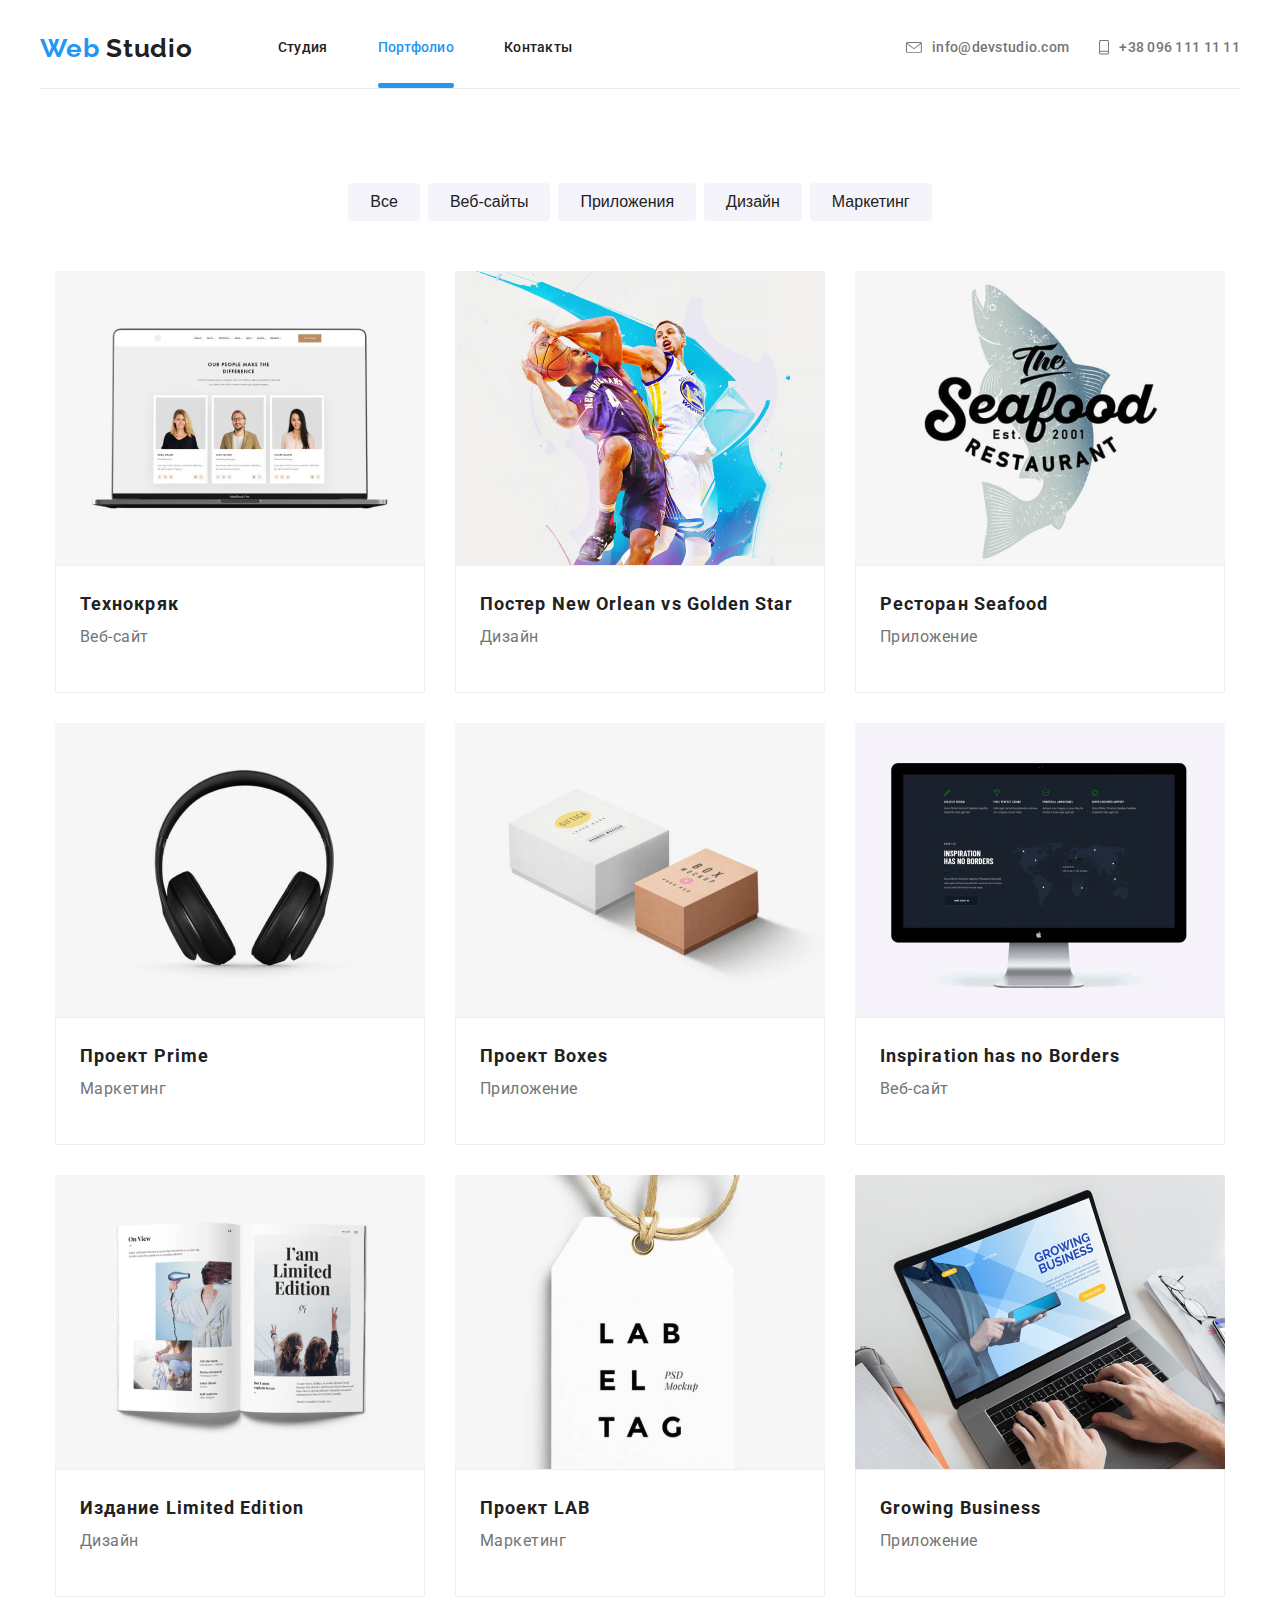
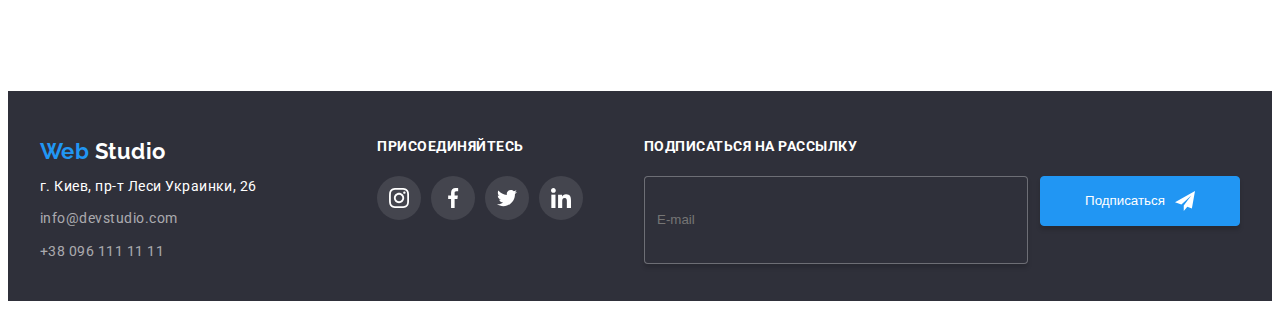
==== portfolio.html @ e30a29f8 "Clone repo 7" ====
<!DOCTYPE html>
<html lang="ru">
  <head>
    <meta charset="UTF-8" />
    <meta name="viewport" content="width=device-width, initial-scale=1.0" />
    <title>Document</title>
    <link
      href="https://fonts.googleapis.com/css2?family=Raleway:wght@700&family=Roboto:wght@400;500;700;900&display=swap"
      rel="stylesheet"
    />
    <link
      rel="stylesheet"
      href="https://cdnjs.cloudflare.com/ajax/libs/modern-normalize/0.6.0/modern-normalize.min.css"
      integrity="sha256-a9JO7L1jGkja9va1xGMWEJspCfU/b9Vn5u/O5MdnKhw="
      crossorigin="anonymous"
    />
    <link rel="stylesheet" href="./css/portfolio.min.css" />
  </head>

  <body>
    <!-- Шапка -->

    <header class="page-header container">
      <div class="page-header__content">
        <nav class="page-header__nav">
          <a href="./index.html" class="page-header__logo"
            >Web
            <span class="page-header__logo page-header__logo--color"
              >Studio</span
            ></a
          >
          <ul class="menu-nav list">
            <li class="menu-nav__item">
              <a href="./index.html" class="menu-nav__link">Студия</a>
            </li>
            <li class="menu-nav__item">
              <a
                href="./portfolio.html"
                class="menu-nav__link menu-nav__link--current"
                >Портфолио</a
              >
            </li>
            <li class="menu-nav__item">
              <a href="" class="menu-nav__link">Контакты</a>
            </li>
          </ul>
          <ul class="contact-nav list">
            <li class="contact-nav__item">
              <a href="mailto:info@devstudio.com" class="contact-nav__link">
                <svg class="svg-list">
                  <use href="./images/sprite.svg#icon-list"></use>
                </svg>
                <!-- <img
                      src="./images/list.svg"
                      alt="Письмо"
                      class="contact-nav__icon"
                    /> -->
                info@devstudio.com</a
              >
            </li>
            <li class="contact-nav__item">
              <a href="tel:+380961111111" class="contact-nav__link">
                <svg class="svg-phone">
                  <use href="./images/sprite.svg#icon-phone"></use>
                </svg>
                <!-- <img
                      src="./images/phone.svg"
                      alt="Телефон"
                      class="contact-nav__icon"
                    /> -->
                +38 096 111 11 11</a
              >
            </li>
          </ul>
        </nav>
      </div>
    </header>

    <!-- Блок эффективные решения -->
    <main class="container">
      <ul class="option list">
        <li class="option__item">
          <button type="button" class="option__button">Все</button>
        </li>
        <li class="option__item">
          <button type="button" class="option__button">Веб-сайты</button>
        </li>
        <li class="option__item">
          <button type="button" class="option__button">Приложения</button>
        </li>
        <li class="option__item">
          <button type="button" class="option__button">Дизайн</button>
        </li>
        <li class="option__item">
          <button type="button" class="option__button">Маркетинг</button>
        </li>
      </ul>

      <ul class="card-set list">
        <li class="card-set__item">
          <a href="" class="card-set__link link">
            <div class="card-set__img">
              <img
                src="./images/img.jpg"
                alt=""
                width="370"
                class="card-set__image"
              />
              <div class="card-set__p">
                <p class="filter-about">
                  Технокряк это современная площадка распространения
                  коронавируса. Компании используют эту платформу для цифрового
                  шпионажа и атак на защищённые сервера конкурентов.
                </p>
              </div>
            </div>

            <div class="card-set__tabs">
              <h3 class="card-set__title">Технокряк</h3>
              <p class="card-set__text">Веб-сайт</p>
            </div>
          </a>
        </li>
        <li class="card-set__item">
          <a href="" class="card-set__link link">
            <div class="card-set__img">
              <img
                src="./images/img2.jpg"
                alt=""
                width="370"
                class="card-set__image"
              />
              <div class="card-set__p">
                <p class="filter-about">
                  Технокряк это современная площадка распространения
                  коронавируса. Компании используют эту платформу для цифрового
                  шпионажа и атак на защищённые сервера конкурентов.
                </p>
              </div>
            </div>

            <div class="card-set__tabs">
              <h3 class="card-set__title">Постер New Orlean vs Golden Star</h3>
              <p class="card-set__text">Дизайн</p>
            </div>
          </a>
        </li>
        <li class="card-set__item">
          <a href="" class="card-set__link link">
            <div class="card-set__img">
              <img
                src="./images/img3.jpg"
                alt=""
                width="370"
                class="card-set__image"
              />
              <div class="card-set__p">
                <p class="filter-about">
                  Технокряк это современная площадка распространения
                  коронавируса. Компании используют эту платформу для цифрового
                  шпионажа и атак на защищённые сервера конкурентов.
                </p>
              </div>
            </div>
            <div class="card-set__tabs">
              <h3 class="card-set__title">Ресторан Seafood</h3>
              <p class="card-set__text">Приложение</p>
            </div>
          </a>
        </li>
        <li class="card-set__item">
          <a href="" class="card-set__link link">
            <div class="card-set__img">
              <img
                src="./images/img4.jpg"
                alt=""
                width="370"
                class="card-set__image"
              />
              <div class="card-set__p">
                <p class="filter-about">
                  Технокряк это современная площадка распространения
                  коронавируса. Компании используют эту платформу для цифрового
                  шпионажа и атак на защищённые сервера конкурентов.
                </p>
              </div>
            </div>
            <div class="card-set__tabs">
              <h3 class="card-set__title">Проект Prime</h3>
              <p class="card-set__text">Маркетинг</p>
            </div>
          </a>
        </li>
        <li class="card-set__item">
          <a href="" class="card-set__link link">
            <div class="card-set__img">
              <img
                src="./images/img5.jpg"
                alt=""
                width="370"
                class="card-set__image"
              />
              <div class="card-set__p">
                <p class="filter-about">
                  Технокряк это современная площадка распространения
                  коронавируса. Компании используют эту платформу для цифрового
                  шпионажа и атак на защищённые сервера конкурентов.
                </p>
              </div>
            </div>
            <div class="card-set__tabs">
              <h3 class="card-set__title">Проект Boxes</h3>
              <p class="card-set__text">Приложение</p>
            </div>
          </a>
        </li>
        <li class="card-set__item">
          <a href="" class="card-set__link link">
            <div class="card-set__img">
              <img
                src="./images/img6.jpg"
                alt=""
                width="370"
                class="card-set__image"
              />
              <div class="card-set__p">
                <p class="filter-about">
                  Технокряк это современная площадка распространения
                  коронавируса. Компании используют эту платформу для цифрового
                  шпионажа и атак на защищённые сервера конкурентов.
                </p>
              </div>
            </div>
            <div class="card-set__tabs">
              <h3 class="card-set__title">Inspiration has no Borders</h3>
              <p class="card-set__text">Веб-сайт</p>
            </div>
          </a>
        </li>
        <li class="card-set__item">
          <a href="" class="card-set__link link">
            <div class="card-set__img">
              <img
                src="./images/img7.jpg"
                alt=""
                width="370"
                class="card-set__image"
              />
              <div class="card-set__p">
                <p class="filter-about">
                  Технокряк это современная площадка распространения
                  коронавируса. Компании используют эту платформу для цифрового
                  шпионажа и атак на защищённые сервера конкурентов.
                </p>
              </div>
            </div>
            <div class="card-set__tabs">
              <h3 class="card-set__title">Издание Limited Edition</h3>
              <p class="card-set__text">Дизайн</p>
            </div>
          </a>
        </li>
        <li class="card-set__item">
          <a href="" class="card-set__link link">
            <div class="card-set__img">
              <img
                src="./images/img8.jpg"
                alt=""
                width="370"
                class="card-set__image"
              />
              <div class="card-set__p">
                <p class="filter-about">
                  Технокряк это современная площадка распространения
                  коронавируса. Компании используют эту платформу для цифрового
                  шпионажа и атак на защищённые сервера конкурентов.
                </p>
              </div>
            </div>
            <div class="card-set__tabs">
              <h3 class="card-set__title">Проект LAB</h3>
              <p class="card-set__text">Маркетинг</p>
            </div>
          </a>
        </li>
        <li class="card-set__item">
          <a href="" class="card-set__link link">
            <div class="card-set__img">
              <img
                src="./images/img9.jpg"
                alt=""
                width="370"
                class="card-set__image"
              />
              <div class="card-set__p">
                <p class="filter-about">
                  Технокряк это современная площадка распространения
                  коронавируса. Компании используют эту платформу для цифрового
                  шпионажа и атак на защищённые сервера конкурентов.
                </p>
              </div>
            </div>
            <div class="card-set__tabs">
              <h3 class="card-set__title">Growing Business</h3>
              <p class="card-set__text">Приложение</p>
            </div>
          </a>
        </li>
      </ul>
    </main>

    <!-- Футер -->

    <footer class="page-footer">
      <div class="page-footer__content container">
        <section>
          <h2 class="visually-hidden">Футер</h2>
          <a href="./index.html" class="page-footer__logo"
            >Web <span class="page-footer__logo--color">Studio</span></a
          >
          <ul class="page-footer__home list">
            <li class="page-footer__item">
              <p class="page-footer__text">г. Киев, пр-т Леси Украинки, 26</p>
            </li>
            <li class="page-footer__item">
              <a href="mailto:info@devstudio.com" class="page-footer__link"
                >info@devstudio.com</a
              >
            </li>
            <li class="page-footer__item">
              <a href="tel:+380961111111" class="page-footer__link"
                >+38 096 111 11 11</a
              >
            </li>
          </ul>
        </section>

        <section class="join">
          <h3 class="join__title">присоединяйтесь</h3>
          <ul class="join__social list">
            <li class="join__item">
              <a href="" class="join__link">
                <svg class="svg-insta">
                  <use href="./images/sprite.svg#icon-insta"></use>
                </svg>

                <!-- <img
                                                                      src="./images/insta.svg"
                                                                      alt="Инстаграмм"
                                                                      class="social__icon"
                                                                  /> -->
              </a>
            </li>
            <li class="join__item">
              <a href="" class="join__link">
                <svg class="svg-faceb">
                  <use href="./images/sprite.svg#icon-faceb"></use>
                </svg>
                <!-- <img
                                                                      src="./images/fb.svg"
                                                                      alt="Фейсбук"
                                                                      class="social__icon"
                                                                  /> -->
              </a>
            </li>
            <li class="join__item">
              <a href="" class="join__link">
                <svg class="svg-twit">
                  <use href="./images/sprite.svg#icon-twit"></use>
                </svg>
                <!-- <img
                                                                      src="./images/tw.svg"
                                                                      alt="Твиттер"
                                                                      class="social__icon"
                                                                  /> -->
              </a>
            </li>
            <li class="join__item">
              <a href="" class="join__link">
                <svg class="svg-linked">
                  <use href="./images/sprite.svg#icon-linked"></use>
                </svg>
                <!-- <img
                                                                      src="./images/in.svg"
                                                                      alt="Линкедин"
                                                                      class="social__icon"
                                                                  /> -->
              </a>
            </li>
          </ul>
        </section>

        <section class="subscribe-section">
          <h3 class="subscribe__title">подписаться на рассылку</h3>
          <div class="button-div">
            <input type="text" placeholder="E-mail" class="subscribe__input" />
            <button class="subscribe__button">
              Подписаться
              <svg class="svg-send">
                <use href="./images/sprite.svg#icon-send"></use>
              </svg>
            </button>
          </div>
          <!-- </div> -->
        </section>
      </div>
    </footer>
  </body>
</html>
---- css/portfolio.min.css ----
body{color:#757575;font-family:"Roboto",sans-serif;letter-spacing:0.03em}img{display:block;max-width:100%;height:auto}.visually-hidden{position:absolute;width:1px;height:1px;margin:-1px;padding:0;overflow:hidden;border:0;clip:rect(0 0 0 0)}.list{list-style:none;padding:0px;margin:0px}.color{background-color:#f5f4fa}.link{text-decoration:none}.container{margin-left:auto;margin-right:auto;padding-left:15px;padding-right:15px;width:1200px}.page-header__nav{display:-webkit-box;display:-ms-flexbox;display:flex;-webkit-box-align:center;-ms-flex-align:center;align-items:center;border-bottom:1px solid #ececec}.page-header__logo{font-family:"Raleway",sans-serif;font-weight:bold;font-size:26px;line-height:1.19;letter-spacing:0.03em;text-decoration:none;display:inline-block;color:#2196f3}.page-header__logo--color{color:#212121}.menu-nav{display:-webkit-box;display:-ms-flexbox;display:flex;margin-left:85px}.menu-nav__item{margin-left:50px}.menu-nav__item:first-child{margin-left:0px}.menu-nav__link{display:block;padding-top:32px;padding-bottom:32px;color:#212121;font-weight:500;font-size:14px;line-height:1.14;letter-spacing:0.02em;text-decoration:none;-webkit-transition-duration:250ms;transition-duration:250ms;-webkit-transition-timing-function:cubic-bezier(0.42, 0, 0.58, 1);transition-timing-function:cubic-bezier(0.42, 0, 0.58, 1);position:relative}.menu-nav__link:hover,.menu-nav__link:focus{color:#2196f3;text-decoration:none}.menu-nav__link--current{color:#2196f3}.menu-nav__link::after{content:"";display:block;width:100%;height:5px;border-radius:2px;background-color:#2196f3;position:absolute;left:0px;bottom:0px;opacity:0;-webkit-transition-property:opacity;transition-property:opacity;-webkit-transition-duration:250ms;transition-duration:250ms;-webkit-transition-timing-function:cubic-bezier(0.42, 0, 0.58, 1);transition-timing-function:cubic-bezier(0.42, 0, 0.58, 1)}.menu-nav__link:hover::after{opacity:1}.menu-nav__link--current::after{opacity:1}.contact-nav{display:-webkit-box;display:-ms-flexbox;display:flex;margin-left:auto}.contact-nav__item{margin-left:30px}.contact-nav__item:first-child{margin-left:0px}.contact-nav__link{display:-webkit-box;display:-ms-flexbox;display:flex;-webkit-box-align:center;-ms-flex-align:center;align-items:center;color:#757575;font-weight:500;font-size:14px;line-height:1.14;letter-spacing:0.02em;text-decoration:none;padding-top:32px;padding-bottom:32px;-webkit-transition-duration:250ms;transition-duration:250ms;-webkit-transition-timing-function:cubic-bezier(0.42, 0, 0.58, 1);transition-timing-function:cubic-bezier(0.42, 0, 0.58, 1)}.contact-nav__link:hover,.contact-nav__link:focus{color:#2196f3}.svg-list{fill:currentColor;width:16px;height:11px;margin-right:10px}.svg-phone{fill:currentColor;width:10px;height:15px;margin-right:10px}.option{display:-webkit-box;display:-ms-flexbox;display:flex;-webkit-box-pack:center;-ms-flex-pack:center;justify-content:center;padding-top:94px;padding-bottom:50px}.option__item{margin-left:8px}.option__item:first-child{margin-left:0px}.option__button{color:#212121;background-color:#f5f4fa;font-weight:500;font-size:16px;line-height:1.62;text-align:center;border-radius:4px;border:none;padding:6px 22px;-webkit-transition-duration:250ms;transition-duration:250ms;-webkit-transition-timing-function:cubic-bezier(0.42, 0, 0.58, 1);transition-timing-function:cubic-bezier(0.42, 0, 0.58, 1)}.option__button:hover,.option__button:focus{background-color:#2196f3;color:#fff;-webkit-box-shadow:0px 2px 2px rgba(0,0,0,0.12),0px 1px 2px rgba(0,0,0,0.08),0px 3px 1px rgba(0,0,0,0.1);box-shadow:0px 2px 2px rgba(0,0,0,0.12),0px 1px 2px rgba(0,0,0,0.08),0px 3px 1px rgba(0,0,0,0.1)}.card-set{display:-webkit-box;display:-ms-flexbox;display:flex;-ms-flex-wrap:wrap;flex-wrap:wrap;-webkit-box-pack:center;-ms-flex-pack:center;justify-content:center;padding-bottom:94px}.card-set__item{width:370px;margin-right:30px;margin-bottom:30px;-webkit-transition:-webkit-box-shadow 250ms cubic-bezier(0.42, 0, 0.58, 1);transition:-webkit-box-shadow 250ms cubic-bezier(0.42, 0, 0.58, 1);transition:box-shadow 250ms cubic-bezier(0.42, 0, 0.58, 1);transition:box-shadow 250ms cubic-bezier(0.42, 0, 0.58, 1), -webkit-box-shadow 250ms cubic-bezier(0.42, 0, 0.58, 1)}.card-set__item:hover{-webkit-box-shadow:1px 4px 6px rgba(0,0,0,0.16),0px 4px 4px rgba(0,0,0,0.06),0px 1px 1px rgba(0,0,0,0.12);box-shadow:1px 4px 6px rgba(0,0,0,0.16),0px 4px 4px rgba(0,0,0,0.06),0px 1px 1px rgba(0,0,0,0.12)}.card-set__item:nth-child(3n){margin-right:0px}.card-set__item:nth-last-child(-n+3){margin-bottom:0px}.card-set__img{position:relative;overflow:hidden}.card-set__p{position:absolute}.filter-about{color:#fff;padding:63px 24px;font-size:18px;line-height:1.56;margin:0px}.card-set__tabs{padding:20px 24px;border:1px solid #eee;-webkit-box-shadow:0px;box-shadow:0px}.card-set__p{bottom:0px;left:0px;width:100%;height:100%;background-color:rgba(33,150,243,0.9);-webkit-transform:translateY(100%);transform:translateY(100%);opacity:1;-webkit-transition:opacity 250ms cubic-bezier(0.42, 0, 0.58, 1),-webkit-transform 250ms cubic-bezier(0.42, 0, 0.58, 1),-webkit-box-shadow 250ms cubic-bezier(0.42, 0, 0.58, 1);transition:opacity 250ms cubic-bezier(0.42, 0, 0.58, 1),-webkit-transform 250ms cubic-bezier(0.42, 0, 0.58, 1),-webkit-box-shadow 250ms cubic-bezier(0.42, 0, 0.58, 1);transition:transform 250ms cubic-bezier(0.42, 0, 0.58, 1),opacity 250ms cubic-bezier(0.42, 0, 0.58, 1),box-shadow 250ms cubic-bezier(0.42, 0, 0.58, 1);transition:transform 250ms cubic-bezier(0.42, 0, 0.58, 1),opacity 250ms cubic-bezier(0.42, 0, 0.58, 1),box-shadow 250ms cubic-bezier(0.42, 0, 0.58, 1),-webkit-transform 250ms cubic-bezier(0.42, 0, 0.58, 1),-webkit-box-shadow 250ms cubic-bezier(0.42, 0, 0.58, 1)}.card-set__item:hover .card-set__p{-webkit-transform:translateY(0);transform:translateY(0);opacity:1;-webkit-box-shadow:1px 4px 6px rgba(0,0,0,0.16),0px 4px 4px rgba(0,0,0,0.06),0px 1px 1px rgba(0,0,0,0.12);box-shadow:1px 4px 6px rgba(0,0,0,0.16),0px 4px 4px rgba(0,0,0,0.06),0px 1px 1px rgba(0,0,0,0.12)}.card-set__title{color:#212121;font-weight:bold;font-size:18px;line-height:2;letter-spacing:0.06em;margin:0px}.card-set__text{color:#757575;font-size:16px;line-height:1.87;padding-bottom:20px;margin:0px}.page-footer{background-color:#2f303a}.page-footer__content{display:-webkit-box;display:-ms-flexbox;display:flex;-webkit-box-pack:justify;-ms-flex-pack:justify;justify-content:space-between;padding-top:48px;padding-bottom:28px}.page-footer__logo{display:block;font-family:Raleway, sans-serif;font-weight:bold;font-size:22px;line-height:1.18;text-decoration:none;margin:0px;padding-bottom:10px;color:#2196f3}.page-footer__logo--color{color:#fff}.page-footer__item{padding-bottom:9px}.page-footer__text{color:#fff;font-size:14px;line-height:1.71;margin:0px}.page-footer__link{color:rgba(255,255,255,0.6);font-size:14px;line-height:1.71;text-decoration:none;margin:0px;-webkit-transition-duration:250ms;transition-duration:250ms;-webkit-transition-timing-function:cubic-bezier(0.42, 0, 0.58, 1);transition-timing-function:cubic-bezier(0.42, 0, 0.58, 1)}.page-footer__link:hover,.page-footer__link:focus{color:#2196f3}.subscribe__title{color:#fff;font-weight:bold;font-size:14px;line-height:1.14;margin:0px;padding-bottom:21px;text-transform:uppercase}.subscribe__input{width:358px;height:50px;background-color:#2f303a;border:1px solid rgba(255,255,255,0.3);border-radius:4px;color:#fff}.subscribe__button{display:-webkit-box;display:-ms-flexbox;display:flex;-webkit-box-align:center;-ms-flex-align:center;align-items:center;-webkit-box-pack:center;-ms-flex-pack:center;justify-content:center;width:200px;height:50px;background-color:#2196f3;color:#fff;border-radius:4px;margin-left:12px;border:1px solid #2196f3;-webkit-box-shadow:0px 4px 4px rgba(0,0,0,0.15);box-shadow:0px 4px 4px rgba(0,0,0,0.15)}.subscribe__button--icon::after{content:"";width:20px;height:20px;background-image:url(../images/icon-send.svg);background-size:contain;margin-left:10px}.button-div{display:-webkit-box;display:-ms-flexbox;display:flex}.join__title{color:#fff;font-weight:bold;font-size:14px;line-height:1.14;margin:0px;padding-bottom:21px;text-transform:uppercase}.join__social{display:-webkit-box;display:-ms-flexbox;display:flex;-webkit-box-pack:justify;-ms-flex-pack:justify;justify-content:space-between;width:44px;height:44px;border-radius:50%;color:#afb1b8}.join__item{margin-left:10px}.join__item:first-child{margin-left:0px}.join__link{display:-webkit-box;display:-ms-flexbox;display:flex;-webkit-box-align:center;-ms-flex-align:center;align-items:center;-webkit-box-pack:center;-ms-flex-pack:center;justify-content:center;width:44px;height:44px;border-radius:50%;color:#fff;background-color:rgba(255,255,255,0.1);-webkit-transition-duration:250ms;transition-duration:250ms;-webkit-transition-timing-function:cubic-bezier(0.42, 0, 0.58, 1);transition-timing-function:cubic-bezier(0.42, 0, 0.58, 1)}.join__link:hover{color:#fff;background-color:#2196f3}.join__icon{min-width:20px;padding:12px;background-color:rgba(255,255,255,0.1)}.join__icon:hover{background-color:#2196f3}.svg-insta{fill:currentColor;width:20px;height:20px}.svg-faceb{fill:currentColor;width:20px;height:20px}.svg-twit{fill:currentColor;width:20px;height:20px}.svg-linked{fill:currentColor;width:20px;height:20px}.subscribe__title{color:#fff;font-weight:bold;font-size:14px;line-height:1.14;margin:0px;padding-bottom:21px;text-transform:uppercase}.subscribe__input{width:358px;height:50px;background-color:#2f303a;border:1px solid rgba(255,255,255,0.3);border-radius:4px;color:#fff}.subscribe__button{display:-webkit-box;display:-ms-flexbox;display:flex;-webkit-box-align:center;-ms-flex-align:center;align-items:center;-webkit-box-pack:center;-ms-flex-pack:center;justify-content:center;width:200px;height:50px;background-color:#2196f3;color:#fff;border-radius:4px;margin-left:12px;border:1px solid #2196f3;-webkit-box-shadow:0px 4px 4px rgba(0,0,0,0.15);box-shadow:0px 4px 4px rgba(0,0,0,0.15)}.subscribe__button--icon::after{content:"";width:20px;height:20px;background-image:url(../images/icon-send.svg);background-size:contain;margin-left:10px}.button-div{display:-webkit-box;display:-ms-flexbox;display:flex}.button-div input{margin:0;padding:18px 12px;border-radius:4px;-webkit-box-shadow:0px 4px 4px rgba(0,0,0,0.15);box-shadow:0px 4px 4px rgba(0,0,0,0.15)}.svg-send{fill:currentColor;width:20px;height:20px;margin-left:10px}
/*# sourceMappingURL=portfolio.min.css.map */
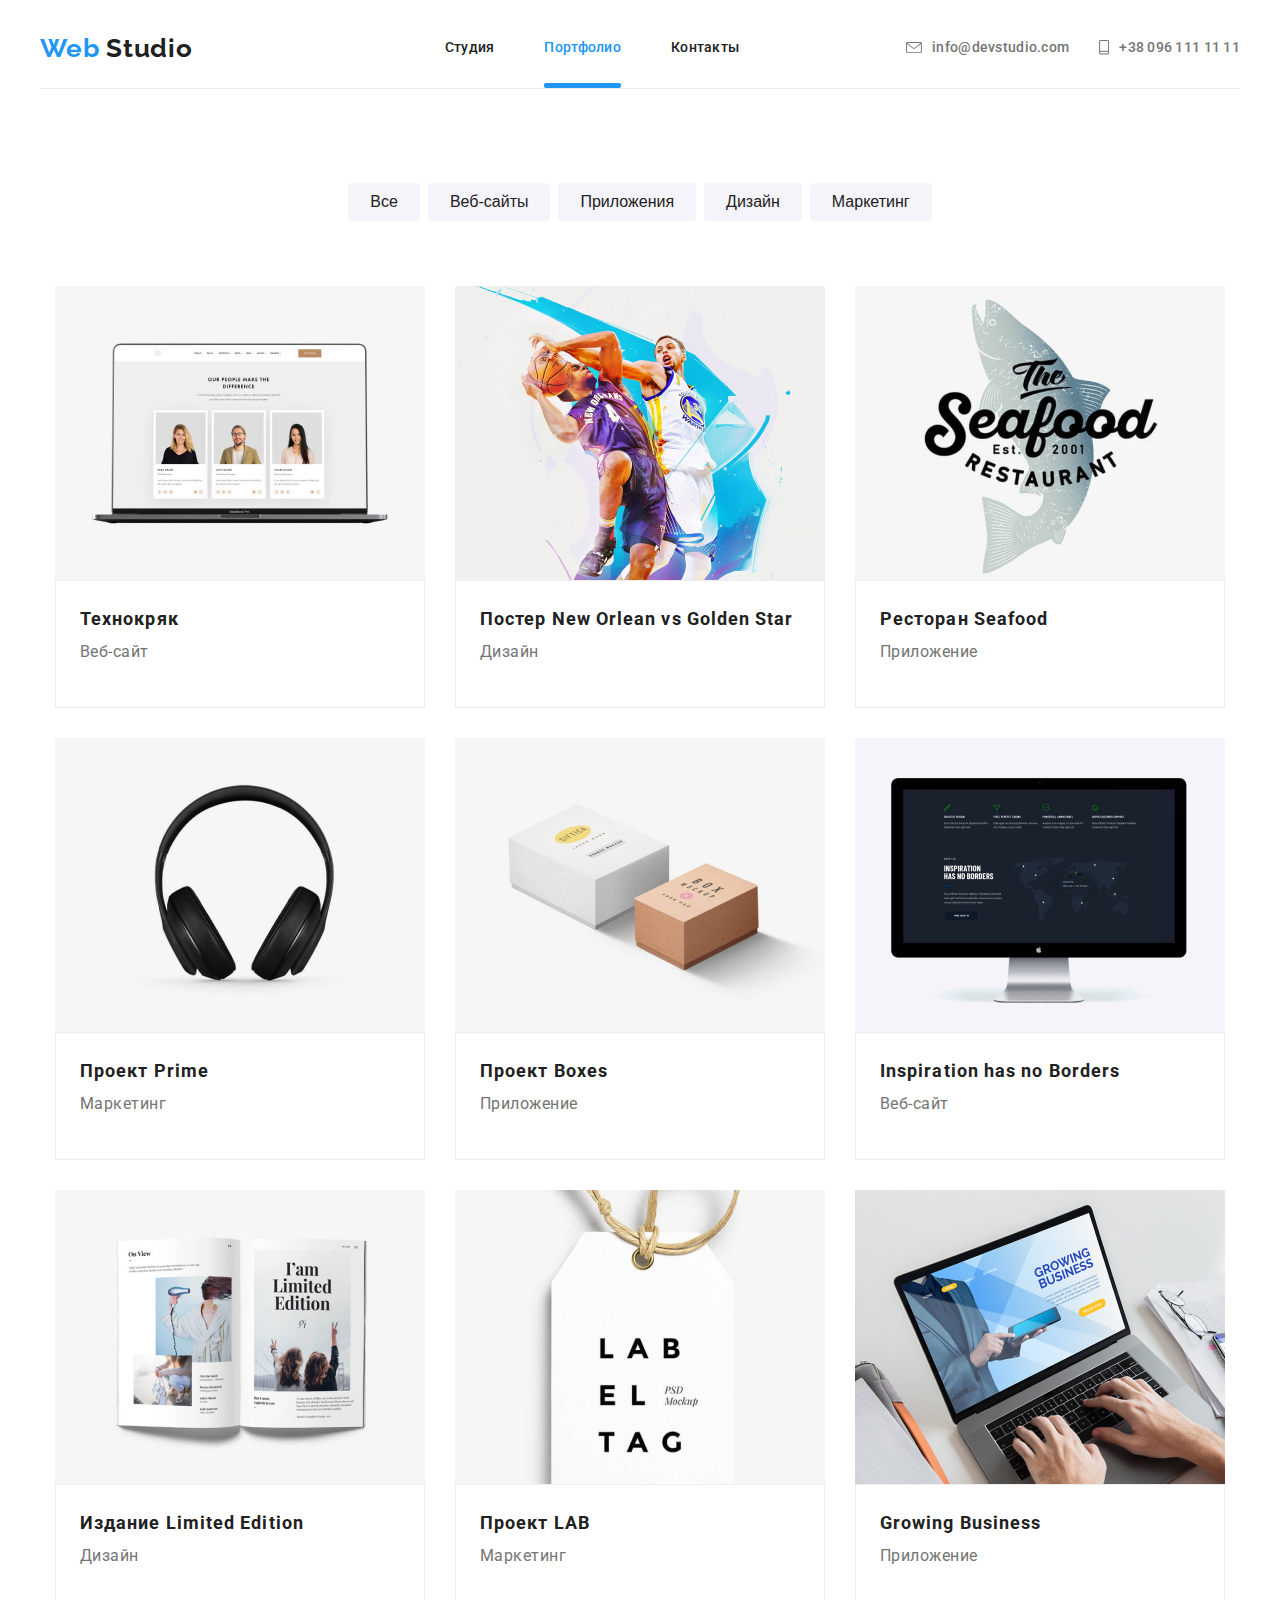
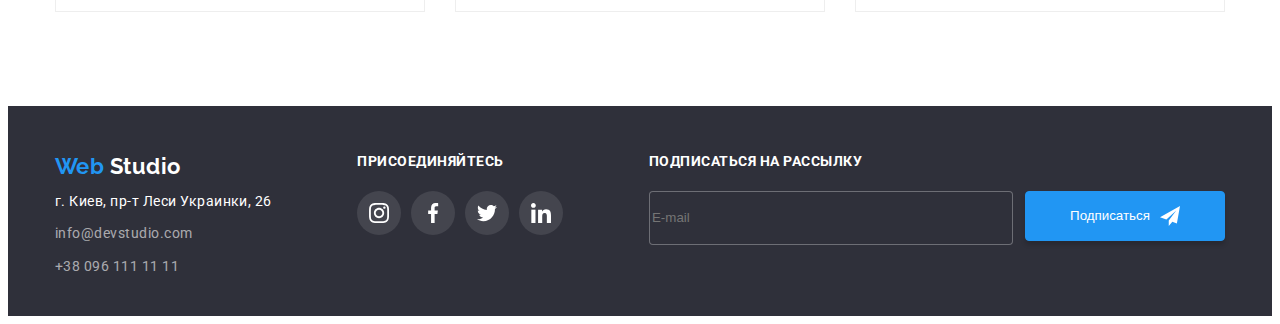
==== commit 2ced95dd: "Сделал Индекс.хтмл под телефон и планшет, начал делать Портфолио.хтмл" ====
--- a/portfolio.html
+++ b/portfolio.html
@@ -29,21 +29,78 @@
               >Studio</span
             ></a
           >
+
+<button type="button" class="menu-button" data-menu-button>
+            <svg width="24" height="24" aria-label="Мобильное меню" aria-controls="menu-container">
+                <use href="./images/sprite.svg#icon-menu" class="icon-menu"></use>
+                <use href="./images/sprite.svg#icon-close" class="icon-close"></use>
+            </svg>
+          </button>
+
+          <div class="menu-container" id="menu-container" data-menu>
+            <ul class="menu-nav list">
+              <li class="menu-nav__item">
+                <a
+                  href="./index.html"
+                  class="menu-nav__link menu-nav__link--current"
+                  >Студия
+                </a>
+              </li>
+              <li class="menu-nav__item">
+                <a href="./portfolio.html" class="menu-nav__link">Портфолио</a>
+              </li>
+              <li class="menu-nav__item">
+                <a href="" class="menu-nav__link">Контакты</a>
+              </li>
+            </ul>
+            <ul class="contact-nav list">
+              <li class="contact-nav__item">
+                <a href="mailto:info@devstudio.com" class="contact-nav__link">
+                  <svg class="svg-list">
+                    <use href="./images/sprite.svg#icon-list"></use>
+                  </svg>
+                  <!-- <img
+                    src="./images/list.svg"
+                    alt="Письмо"
+                    class="contact-nav__icon"
+                  /> -->
+                  info@devstudio.com</a
+                >
+              </li>
+              <li class="contact-nav__item">
+                <a href="tel:+380961111111" class="contact-nav__link">
+                  <svg class="svg-phone">
+                    <use href="./images/sprite.svg#icon-phone"></use>
+                  </svg>
+                  <!-- <img
+                    src="./images/phone.svg"
+                    alt="Телефон"
+                    class="contact-nav__icon"
+                  /> -->
+                  +38 096 111 11 11</a
+                >
+              </li>
+            </ul>
+          </div>
+
+         <div class="contact-main">
           <ul class="menu-nav list">
             <li class="menu-nav__item">
-              <a href="./index.html" class="menu-nav__link">Студия</a>
+              <a
+                href="./index.html"
+                class="menu-nav__link "
+                >Студия
+              </a>
             </li>
             <li class="menu-nav__item">
-              <a
-                href="./portfolio.html"
-                class="menu-nav__link menu-nav__link--current"
-                >Портфолио</a
-              >
+              <a href="./portfolio.html" class="menu-nav__link menu-nav__link--current">Портфолио</a>
             </li>
             <li class="menu-nav__item">
               <a href="" class="menu-nav__link">Контакты</a>
             </li>
           </ul>
+        </div>
+          <div class="contact-main">
           <ul class="contact-nav list">
             <li class="contact-nav__item">
               <a href="mailto:info@devstudio.com" class="contact-nav__link">
@@ -51,10 +108,10 @@
                   <use href="./images/sprite.svg#icon-list"></use>
                 </svg>
                 <!-- <img
-                      src="./images/list.svg"
-                      alt="Письмо"
-                      class="contact-nav__icon"
-                    /> -->
+                  src="./images/list.svg"
+                  alt="Письмо"
+                  class="contact-nav__icon"
+                /> -->
                 info@devstudio.com</a
               >
             </li>
@@ -64,14 +121,15 @@
                   <use href="./images/sprite.svg#icon-phone"></use>
                 </svg>
                 <!-- <img
-                      src="./images/phone.svg"
-                      alt="Телефон"
-                      class="contact-nav__icon"
-                    /> -->
+                  src="./images/phone.svg"
+                  alt="Телефон"
+                  class="contact-nav__icon"
+                /> -->
                 +38 096 111 11 11</a
               >
             </li>
           </ul>
+         </div>
         </nav>
       </div>
     </header>
@@ -313,7 +371,7 @@
 
     <footer class="page-footer">
       <div class="page-footer__content container">
-        <section>
+        <section class="page-footer__company">
           <h2 class="visually-hidden">Футер</h2>
           <a href="./index.html" class="page-footer__logo"
             >Web <span class="page-footer__logo--color">Studio</span></a
@@ -345,10 +403,10 @@
                 </svg>
 
                 <!-- <img
-                                                                      src="./images/insta.svg"
-                                                                      alt="Инстаграмм"
-                                                                      class="social__icon"
-                                                                  /> -->
+                                                                  src="./images/insta.svg"
+                                                                  alt="Инстаграмм"
+                                                                  class="social__icon"
+                                                              /> -->
               </a>
             </li>
             <li class="join__item">
@@ -357,10 +415,10 @@
                   <use href="./images/sprite.svg#icon-faceb"></use>
                 </svg>
                 <!-- <img
-                                                                      src="./images/fb.svg"
-                                                                      alt="Фейсбук"
-                                                                      class="social__icon"
-                                                                  /> -->
+                                                                  src="./images/fb.svg"
+                                                                  alt="Фейсбук"
+                                                                  class="social__icon"
+                                                              /> -->
               </a>
             </li>
             <li class="join__item">
@@ -369,10 +427,10 @@
                   <use href="./images/sprite.svg#icon-twit"></use>
                 </svg>
                 <!-- <img
-                                                                      src="./images/tw.svg"
-                                                                      alt="Твиттер"
-                                                                      class="social__icon"
-                                                                  /> -->
+                                                                  src="./images/tw.svg"
+                                                                  alt="Твиттер"
+                                                                  class="social__icon"
+                                                              /> -->
               </a>
             </li>
             <li class="join__item">
@@ -381,10 +439,10 @@
                   <use href="./images/sprite.svg#icon-linked"></use>
                 </svg>
                 <!-- <img
-                                                                      src="./images/in.svg"
-                                                                      alt="Линкедин"
-                                                                      class="social__icon"
-                                                                  /> -->
+                                                                  src="./images/in.svg"
+                                                                  alt="Линкедин"
+                                                                  class="social__icon"
+                                                              /> -->
               </a>
             </li>
           </ul>
@@ -392,18 +450,33 @@
 
         <section class="subscribe-section">
           <h3 class="subscribe__title">подписаться на рассылку</h3>
-          <div class="button-div">
-            <input type="text" placeholder="E-mail" class="subscribe__input" />
-            <button class="subscribe__button">
-              Подписаться
-              <svg class="svg-send">
-                <use href="./images/sprite.svg#icon-send"></use>
-              </svg>
-            </button>
-          </div>
+
+          <form class="js-speaker-form">
+            <div class="button-div-foot">
+              <!-- <label for="mail">подписаться на рассылку</label> -->
+              <input
+                type="email"
+                name="mail"
+                id="mail"
+                placeholder="E-mail"
+                class="subscribe__input"
+              />
+              <button class="subscribe__button">
+                Подписаться
+                <svg class="svg-send">
+                  <use href="./images/sprite.svg#icon-send"></use>
+                </svg>
+              </button>
+            </div>
+          </form>
+
           <!-- </div> -->
         </section>
       </div>
+
+      <!-- <div class="copyright container">
+        <p class="copyright__text">2020 | Developed by GoIT Students</p>
+      </div> -->
     </footer>
   </body>
 </html>
--- a/css/portfolio.min.css
+++ b/css/portfolio.min.css
@@ -1,2 +1,2 @@
-body{color:#757575;font-family:"Roboto",sans-serif;letter-spacing:0.03em}img{display:block;max-width:100%;height:auto}.visually-hidden{position:absolute;width:1px;height:1px;margin:-1px;padding:0;overflow:hidden;border:0;clip:rect(0 0 0 0)}.list{list-style:none;padding:0px;margin:0px}.color{background-color:#f5f4fa}.link{text-decoration:none}.container{margin-left:auto;margin-right:auto;padding-left:15px;padding-right:15px;width:1200px}.page-header__nav{display:-webkit-box;display:-ms-flexbox;display:flex;-webkit-box-align:center;-ms-flex-align:center;align-items:center;border-bottom:1px solid #ececec}.page-header__logo{font-family:"Raleway",sans-serif;font-weight:bold;font-size:26px;line-height:1.19;letter-spacing:0.03em;text-decoration:none;display:inline-block;color:#2196f3}.page-header__logo--color{color:#212121}.menu-nav{display:-webkit-box;display:-ms-flexbox;display:flex;margin-left:85px}.menu-nav__item{margin-left:50px}.menu-nav__item:first-child{margin-left:0px}.menu-nav__link{display:block;padding-top:32px;padding-bottom:32px;color:#212121;font-weight:500;font-size:14px;line-height:1.14;letter-spacing:0.02em;text-decoration:none;-webkit-transition-duration:250ms;transition-duration:250ms;-webkit-transition-timing-function:cubic-bezier(0.42, 0, 0.58, 1);transition-timing-function:cubic-bezier(0.42, 0, 0.58, 1);position:relative}.menu-nav__link:hover,.menu-nav__link:focus{color:#2196f3;text-decoration:none}.menu-nav__link--current{color:#2196f3}.menu-nav__link::after{content:"";display:block;width:100%;height:5px;border-radius:2px;background-color:#2196f3;position:absolute;left:0px;bottom:0px;opacity:0;-webkit-transition-property:opacity;transition-property:opacity;-webkit-transition-duration:250ms;transition-duration:250ms;-webkit-transition-timing-function:cubic-bezier(0.42, 0, 0.58, 1);transition-timing-function:cubic-bezier(0.42, 0, 0.58, 1)}.menu-nav__link:hover::after{opacity:1}.menu-nav__link--current::after{opacity:1}.contact-nav{display:-webkit-box;display:-ms-flexbox;display:flex;margin-left:auto}.contact-nav__item{margin-left:30px}.contact-nav__item:first-child{margin-left:0px}.contact-nav__link{display:-webkit-box;display:-ms-flexbox;display:flex;-webkit-box-align:center;-ms-flex-align:center;align-items:center;color:#757575;font-weight:500;font-size:14px;line-height:1.14;letter-spacing:0.02em;text-decoration:none;padding-top:32px;padding-bottom:32px;-webkit-transition-duration:250ms;transition-duration:250ms;-webkit-transition-timing-function:cubic-bezier(0.42, 0, 0.58, 1);transition-timing-function:cubic-bezier(0.42, 0, 0.58, 1)}.contact-nav__link:hover,.contact-nav__link:focus{color:#2196f3}.svg-list{fill:currentColor;width:16px;height:11px;margin-right:10px}.svg-phone{fill:currentColor;width:10px;height:15px;margin-right:10px}.option{display:-webkit-box;display:-ms-flexbox;display:flex;-webkit-box-pack:center;-ms-flex-pack:center;justify-content:center;padding-top:94px;padding-bottom:50px}.option__item{margin-left:8px}.option__item:first-child{margin-left:0px}.option__button{color:#212121;background-color:#f5f4fa;font-weight:500;font-size:16px;line-height:1.62;text-align:center;border-radius:4px;border:none;padding:6px 22px;-webkit-transition-duration:250ms;transition-duration:250ms;-webkit-transition-timing-function:cubic-bezier(0.42, 0, 0.58, 1);transition-timing-function:cubic-bezier(0.42, 0, 0.58, 1)}.option__button:hover,.option__button:focus{background-color:#2196f3;color:#fff;-webkit-box-shadow:0px 2px 2px rgba(0,0,0,0.12),0px 1px 2px rgba(0,0,0,0.08),0px 3px 1px rgba(0,0,0,0.1);box-shadow:0px 2px 2px rgba(0,0,0,0.12),0px 1px 2px rgba(0,0,0,0.08),0px 3px 1px rgba(0,0,0,0.1)}.card-set{display:-webkit-box;display:-ms-flexbox;display:flex;-ms-flex-wrap:wrap;flex-wrap:wrap;-webkit-box-pack:center;-ms-flex-pack:center;justify-content:center;padding-bottom:94px}.card-set__item{width:370px;margin-right:30px;margin-bottom:30px;-webkit-transition:-webkit-box-shadow 250ms cubic-bezier(0.42, 0, 0.58, 1);transition:-webkit-box-shadow 250ms cubic-bezier(0.42, 0, 0.58, 1);transition:box-shadow 250ms cubic-bezier(0.42, 0, 0.58, 1);transition:box-shadow 250ms cubic-bezier(0.42, 0, 0.58, 1), -webkit-box-shadow 250ms cubic-bezier(0.42, 0, 0.58, 1)}.card-set__item:hover{-webkit-box-shadow:1px 4px 6px rgba(0,0,0,0.16),0px 4px 4px rgba(0,0,0,0.06),0px 1px 1px rgba(0,0,0,0.12);box-shadow:1px 4px 6px rgba(0,0,0,0.16),0px 4px 4px rgba(0,0,0,0.06),0px 1px 1px rgba(0,0,0,0.12)}.card-set__item:nth-child(3n){margin-right:0px}.card-set__item:nth-last-child(-n+3){margin-bottom:0px}.card-set__img{position:relative;overflow:hidden}.card-set__p{position:absolute}.filter-about{color:#fff;padding:63px 24px;font-size:18px;line-height:1.56;margin:0px}.card-set__tabs{padding:20px 24px;border:1px solid #eee;-webkit-box-shadow:0px;box-shadow:0px}.card-set__p{bottom:0px;left:0px;width:100%;height:100%;background-color:rgba(33,150,243,0.9);-webkit-transform:translateY(100%);transform:translateY(100%);opacity:1;-webkit-transition:opacity 250ms cubic-bezier(0.42, 0, 0.58, 1),-webkit-transform 250ms cubic-bezier(0.42, 0, 0.58, 1),-webkit-box-shadow 250ms cubic-bezier(0.42, 0, 0.58, 1);transition:opacity 250ms cubic-bezier(0.42, 0, 0.58, 1),-webkit-transform 250ms cubic-bezier(0.42, 0, 0.58, 1),-webkit-box-shadow 250ms cubic-bezier(0.42, 0, 0.58, 1);transition:transform 250ms cubic-bezier(0.42, 0, 0.58, 1),opacity 250ms cubic-bezier(0.42, 0, 0.58, 1),box-shadow 250ms cubic-bezier(0.42, 0, 0.58, 1);transition:transform 250ms cubic-bezier(0.42, 0, 0.58, 1),opacity 250ms cubic-bezier(0.42, 0, 0.58, 1),box-shadow 250ms cubic-bezier(0.42, 0, 0.58, 1),-webkit-transform 250ms cubic-bezier(0.42, 0, 0.58, 1),-webkit-box-shadow 250ms cubic-bezier(0.42, 0, 0.58, 1)}.card-set__item:hover .card-set__p{-webkit-transform:translateY(0);transform:translateY(0);opacity:1;-webkit-box-shadow:1px 4px 6px rgba(0,0,0,0.16),0px 4px 4px rgba(0,0,0,0.06),0px 1px 1px rgba(0,0,0,0.12);box-shadow:1px 4px 6px rgba(0,0,0,0.16),0px 4px 4px rgba(0,0,0,0.06),0px 1px 1px rgba(0,0,0,0.12)}.card-set__title{color:#212121;font-weight:bold;font-size:18px;line-height:2;letter-spacing:0.06em;margin:0px}.card-set__text{color:#757575;font-size:16px;line-height:1.87;padding-bottom:20px;margin:0px}.page-footer{background-color:#2f303a}.page-footer__content{display:-webkit-box;display:-ms-flexbox;display:flex;-webkit-box-pack:justify;-ms-flex-pack:justify;justify-content:space-between;padding-top:48px;padding-bottom:28px}.page-footer__logo{display:block;font-family:Raleway, sans-serif;font-weight:bold;font-size:22px;line-height:1.18;text-decoration:none;margin:0px;padding-bottom:10px;color:#2196f3}.page-footer__logo--color{color:#fff}.page-footer__item{padding-bottom:9px}.page-footer__text{color:#fff;font-size:14px;line-height:1.71;margin:0px}.page-footer__link{color:rgba(255,255,255,0.6);font-size:14px;line-height:1.71;text-decoration:none;margin:0px;-webkit-transition-duration:250ms;transition-duration:250ms;-webkit-transition-timing-function:cubic-bezier(0.42, 0, 0.58, 1);transition-timing-function:cubic-bezier(0.42, 0, 0.58, 1)}.page-footer__link:hover,.page-footer__link:focus{color:#2196f3}.subscribe__title{color:#fff;font-weight:bold;font-size:14px;line-height:1.14;margin:0px;padding-bottom:21px;text-transform:uppercase}.subscribe__input{width:358px;height:50px;background-color:#2f303a;border:1px solid rgba(255,255,255,0.3);border-radius:4px;color:#fff}.subscribe__button{display:-webkit-box;display:-ms-flexbox;display:flex;-webkit-box-align:center;-ms-flex-align:center;align-items:center;-webkit-box-pack:center;-ms-flex-pack:center;justify-content:center;width:200px;height:50px;background-color:#2196f3;color:#fff;border-radius:4px;margin-left:12px;border:1px solid #2196f3;-webkit-box-shadow:0px 4px 4px rgba(0,0,0,0.15);box-shadow:0px 4px 4px rgba(0,0,0,0.15)}.subscribe__button--icon::after{content:"";width:20px;height:20px;background-image:url(../images/icon-send.svg);background-size:contain;margin-left:10px}.button-div{display:-webkit-box;display:-ms-flexbox;display:flex}.join__title{color:#fff;font-weight:bold;font-size:14px;line-height:1.14;margin:0px;padding-bottom:21px;text-transform:uppercase}.join__social{display:-webkit-box;display:-ms-flexbox;display:flex;-webkit-box-pack:justify;-ms-flex-pack:justify;justify-content:space-between;width:44px;height:44px;border-radius:50%;color:#afb1b8}.join__item{margin-left:10px}.join__item:first-child{margin-left:0px}.join__link{display:-webkit-box;display:-ms-flexbox;display:flex;-webkit-box-align:center;-ms-flex-align:center;align-items:center;-webkit-box-pack:center;-ms-flex-pack:center;justify-content:center;width:44px;height:44px;border-radius:50%;color:#fff;background-color:rgba(255,255,255,0.1);-webkit-transition-duration:250ms;transition-duration:250ms;-webkit-transition-timing-function:cubic-bezier(0.42, 0, 0.58, 1);transition-timing-function:cubic-bezier(0.42, 0, 0.58, 1)}.join__link:hover{color:#fff;background-color:#2196f3}.join__icon{min-width:20px;padding:12px;background-color:rgba(255,255,255,0.1)}.join__icon:hover{background-color:#2196f3}.svg-insta{fill:currentColor;width:20px;height:20px}.svg-faceb{fill:currentColor;width:20px;height:20px}.svg-twit{fill:currentColor;width:20px;height:20px}.svg-linked{fill:currentColor;width:20px;height:20px}.subscribe__title{color:#fff;font-weight:bold;font-size:14px;line-height:1.14;margin:0px;padding-bottom:21px;text-transform:uppercase}.subscribe__input{width:358px;height:50px;background-color:#2f303a;border:1px solid rgba(255,255,255,0.3);border-radius:4px;color:#fff}.subscribe__button{display:-webkit-box;display:-ms-flexbox;display:flex;-webkit-box-align:center;-ms-flex-align:center;align-items:center;-webkit-box-pack:center;-ms-flex-pack:center;justify-content:center;width:200px;height:50px;background-color:#2196f3;color:#fff;border-radius:4px;margin-left:12px;border:1px solid #2196f3;-webkit-box-shadow:0px 4px 4px rgba(0,0,0,0.15);box-shadow:0px 4px 4px rgba(0,0,0,0.15)}.subscribe__button--icon::after{content:"";width:20px;height:20px;background-image:url(../images/icon-send.svg);background-size:contain;margin-left:10px}.button-div{display:-webkit-box;display:-ms-flexbox;display:flex}.button-div input{margin:0;padding:18px 12px;border-radius:4px;-webkit-box-shadow:0px 4px 4px rgba(0,0,0,0.15);box-shadow:0px 4px 4px rgba(0,0,0,0.15)}.svg-send{fill:currentColor;width:20px;height:20px;margin-left:10px}
+body{color:#757575;font-family:"Roboto",sans-serif;letter-spacing:0.03em}img{display:block;max-width:100%;height:auto}.visually-hidden{position:absolute;width:1px;height:1px;margin:-1px;padding:0;overflow:hidden;border:0;clip:rect(0 0 0 0)}.list{list-style:none;padding:0px;margin:0px}.color{background-color:#f5f4fa}.link{text-decoration:none}.container{margin-left:auto;margin-right:auto;padding-left:15px;padding-right:15px;max-width:1200px}.page-header{position:relative;padding-top:16px;padding-bottom:16px}@media screen and (min-width: 758px){.page-header{padding-top:0px;padding-bottom:0px}}.page-header__nav{display:-webkit-box;display:-ms-flexbox;display:flex;-webkit-box-pack:justify;-ms-flex-pack:justify;justify-content:space-between;-webkit-box-align:center;-ms-flex-align:center;align-items:center;border-bottom:1px solid #ececec}@media screen and (min-width: 1170px){.page-header__nav{display:-webkit-box;display:-ms-flexbox;display:flex;-webkit-box-align:center;-ms-flex-align:center;align-items:center}}.menu-button{display:-webkit-inline-box;display:-ms-inline-flexbox;display:inline-flex;margin:0px;padding:0px;background-color:transparent;fill:black}@media screen and (min-width: 768px){.menu-button{display:none}}.menu-button .icon-close{display:none}.menu-button.is-open .icon-close{display:block}.menu-button.is-open .icon-menu{display:none}.menu-container{background-color:palegoldenrod;padding-bottom:60px;padding-top:44px;text-align:center;font-size:20px}@media screen and (max-width: 767px){.menu-container{display:none;position:absolute;top:100%;left:0;width:100%}}@media screen and (min-width: 768px){.menu-container{display:none}}.menu-container.is-open{display:block}@media screen and (min-width: 768px){.menu-container.is-open{display:-webkit-box;display:-ms-flexbox;display:flex;-webkit-box-pack:justify;-ms-flex-pack:justify;justify-content:space-between;-webkit-box-flex:1;-ms-flex-positive:1;flex-grow:1}}.navigation,.contacts{height:50px;width:140px}.navigation{outline:1px solid teal}.contacts{outline:1px solid orange}.contact-main{display:none}@media screen and (min-width: 768px){.contact-main{display:-webkit-box;display:-ms-flexbox;display:flex}}@media screen and (min-width: 1170px){.contact-main{display:block}}.page-header__logo{font-family:"Raleway",sans-serif;font-weight:bold;font-size:26px;line-height:1.19;letter-spacing:0.03em;text-decoration:none;display:inline-block;color:#2196f3}.page-header__logo--color{color:#212121}@media screen and (min-width: 768px){.menu-nav{display:-webkit-box;display:-ms-flexbox;display:flex}}@media screen and (min-width: 1170px){.menu-nav{margin-left:85px}}@media screen and (min-width: 768px){.menu-nav__item{margin-left:50px}}.menu-nav__item:first-child{margin-left:0px}.menu-nav__link{display:-webkit-inline-box;display:-ms-inline-flexbox;display:inline-flex;padding-bottom:8px;color:#212121;font-weight:500;font-size:14px;line-height:1.14;letter-spacing:0.02em;text-decoration:none;-webkit-transition-duration:250ms;transition-duration:250ms;-webkit-transition-timing-function:cubic-bezier(0.42, 0, 0.58, 1);transition-timing-function:cubic-bezier(0.42, 0, 0.58, 1);padding-bottom:32px;padding-top:32px;position:relative}.menu-nav__link:hover,.menu-nav__link:focus{color:#2196f3;text-decoration:none}.menu-nav__link--current{color:#2196f3}.menu-nav__link::after{content:"";display:block;width:100%;height:5px;border-radius:2px;background-color:#2196f3;position:absolute;left:0px;bottom:0px;opacity:0;-webkit-transition-property:opacity;transition-property:opacity;-webkit-transition-duration:250ms;transition-duration:250ms;-webkit-transition-timing-function:cubic-bezier(0.42, 0, 0.58, 1);transition-timing-function:cubic-bezier(0.42, 0, 0.58, 1)}.menu-nav__link:hover::after{opacity:1}.menu-nav__link--current::after{opacity:1}.contact-nav{display:-webkit-box;display:-ms-flexbox;display:flex;-webkit-box-orient:vertical;-webkit-box-direction:normal;-ms-flex-direction:column;flex-direction:column;-webkit-box-align:center;-ms-flex-align:center;align-items:center}@media screen and (min-width: 768px){.contact-nav{-webkit-box-align:start;-ms-flex-align:start;align-items:flex-start;margin-left:84px}}@media screen and (min-width: 1170px){.contact-nav{margin-left:auto;-webkit-box-orient:horizontal;-webkit-box-direction:normal;-ms-flex-direction:row;flex-direction:row}}.contact-nav__item{padding-bottom:16px}@media screen and (min-width: 768px){.contact-nav__item{margin-left:0px}}@media screen and (min-width: 1170px){.contact-nav__item{margin-left:30px;padding-bottom:32px;padding-top:32px}}.contact-nav__item:last-child{padding-bottom:0px}.contact-nav__item:first-child{margin-left:0px}.contact-nav__link{display:-webkit-box;display:-ms-flexbox;display:flex;-webkit-box-align:center;-ms-flex-align:center;align-items:center;color:#757575;font-weight:500;font-size:14px;line-height:1.14;letter-spacing:0.02em;text-decoration:none;-webkit-transition-duration:250ms;transition-duration:250ms;-webkit-transition-timing-function:cubic-bezier(0.42, 0, 0.58, 1);transition-timing-function:cubic-bezier(0.42, 0, 0.58, 1)}.contact-nav__link:hover,.contact-nav__link:focus{color:#2196f3}.svg-list{fill:currentColor;width:16px;height:11px;margin-right:10px}.svg-phone{fill:currentColor;width:10px;height:15px;margin-right:10px}.option{display:-webkit-box;display:-ms-flexbox;display:flex;-ms-flex-wrap:wrap;flex-wrap:wrap;padding-top:94px;padding-bottom:50px}@media screen and (min-width: 768px){.option{-webkit-box-pack:center;-ms-flex-pack:center;justify-content:center;-ms-flex-wrap:nowrap;flex-wrap:nowrap}}.option__item{margin-right:8px;margin-bottom:15px}.option__item:last-child{margin-right:0px;margin-bottom:0px}.option__button{color:#212121;background-color:#f5f4fa;font-weight:500;font-size:16px;line-height:1.62;text-align:center;border-radius:4px;border:none;padding:6px 22px;-webkit-transition-duration:250ms;transition-duration:250ms;-webkit-transition-timing-function:cubic-bezier(0.42, 0, 0.58, 1);transition-timing-function:cubic-bezier(0.42, 0, 0.58, 1)}.option__button:hover,.option__button:focus{background-color:#2196f3;color:#fff;-webkit-box-shadow:0px 2px 2px rgba(0,0,0,0.12),0px 1px 2px rgba(0,0,0,0.08),0px 3px 1px rgba(0,0,0,0.1);box-shadow:0px 2px 2px rgba(0,0,0,0.12),0px 1px 2px rgba(0,0,0,0.08),0px 3px 1px rgba(0,0,0,0.1)}.card-set{display:-webkit-box;display:-ms-flexbox;display:flex;-ms-flex-wrap:wrap;flex-wrap:wrap;-webkit-box-pack:center;-ms-flex-pack:center;justify-content:center;padding-bottom:94px}.card-set__item{width:370px;margin-right:30px;margin-bottom:30px;-webkit-transition:-webkit-box-shadow 250ms cubic-bezier(0.42, 0, 0.58, 1);transition:-webkit-box-shadow 250ms cubic-bezier(0.42, 0, 0.58, 1);transition:box-shadow 250ms cubic-bezier(0.42, 0, 0.58, 1);transition:box-shadow 250ms cubic-bezier(0.42, 0, 0.58, 1), -webkit-box-shadow 250ms cubic-bezier(0.42, 0, 0.58, 1)}.card-set__item:hover{-webkit-box-shadow:1px 4px 6px rgba(0,0,0,0.16),0px 4px 4px rgba(0,0,0,0.06),0px 1px 1px rgba(0,0,0,0.12);box-shadow:1px 4px 6px rgba(0,0,0,0.16),0px 4px 4px rgba(0,0,0,0.06),0px 1px 1px rgba(0,0,0,0.12)}.card-set__item:nth-child(3n){margin-right:0px}.card-set__item:nth-last-child(-n+3){margin-bottom:0px}.card-set__img{position:relative;overflow:hidden}.card-set__p{position:absolute}.filter-about{color:#fff;padding:63px 24px;font-size:18px;line-height:1.56;margin:0px}.card-set__tabs{padding:20px 24px;border:1px solid #eee;-webkit-box-shadow:0px;box-shadow:0px}.card-set__p{bottom:0px;left:0px;width:100%;height:100%;background-color:rgba(33,150,243,0.9);-webkit-transform:translateY(100%);transform:translateY(100%);opacity:1;-webkit-transition:opacity 250ms cubic-bezier(0.42, 0, 0.58, 1),-webkit-transform 250ms cubic-bezier(0.42, 0, 0.58, 1),-webkit-box-shadow 250ms cubic-bezier(0.42, 0, 0.58, 1);transition:opacity 250ms cubic-bezier(0.42, 0, 0.58, 1),-webkit-transform 250ms cubic-bezier(0.42, 0, 0.58, 1),-webkit-box-shadow 250ms cubic-bezier(0.42, 0, 0.58, 1);transition:transform 250ms cubic-bezier(0.42, 0, 0.58, 1),opacity 250ms cubic-bezier(0.42, 0, 0.58, 1),box-shadow 250ms cubic-bezier(0.42, 0, 0.58, 1);transition:transform 250ms cubic-bezier(0.42, 0, 0.58, 1),opacity 250ms cubic-bezier(0.42, 0, 0.58, 1),box-shadow 250ms cubic-bezier(0.42, 0, 0.58, 1),-webkit-transform 250ms cubic-bezier(0.42, 0, 0.58, 1),-webkit-box-shadow 250ms cubic-bezier(0.42, 0, 0.58, 1)}.card-set__item:hover .card-set__p{-webkit-transform:translateY(0);transform:translateY(0);opacity:1;-webkit-box-shadow:1px 4px 6px rgba(0,0,0,0.16),0px 4px 4px rgba(0,0,0,0.06),0px 1px 1px rgba(0,0,0,0.12);box-shadow:1px 4px 6px rgba(0,0,0,0.16),0px 4px 4px rgba(0,0,0,0.06),0px 1px 1px rgba(0,0,0,0.12)}.card-set__title{color:#212121;font-weight:bold;font-size:18px;line-height:2;letter-spacing:0.06em;margin:0px}.card-set__text{color:#757575;font-size:16px;line-height:1.87;padding-bottom:20px;margin:0px}.page-footer{background-color:#2f303a}.page-footer__content{text-align:center;padding-top:60px;padding-bottom:60px}@media screen and (min-width: 480px){.page-footer__content{max-width:480px}}@media screen and (min-width: 768px){.page-footer__content{max-width:768px}}@media screen and (min-width: 1170px){.page-footer__content{max-width:1170px;text-align:left;display:-webkit-box;display:-ms-flexbox;display:flex;-webkit-box-pack:justify;-ms-flex-pack:justify;justify-content:space-between;padding-top:48px;padding-bottom:28px}}@media screen and (max-width: 1170px){.page-footer__company{margin-bottom:60px}}.page-footer__logo{display:block;font-family:Raleway, sans-serif;font-weight:bold;font-size:22px;line-height:1.18;text-decoration:none;margin:0px;padding-bottom:10px;color:#2196f3}@media screen and (max-width: 1170px){.page-footer__logo{padding-bottom:20px}}.page-footer__logo--color{color:#fff}.page-footer__item{padding-bottom:9px}@media screen and (max-width: 1170px){.page-footer__item{padding-bottom:8px}}.page-footer__text{color:#fff;font-size:14px;line-height:1.71;margin:0px}.page-footer__link{color:rgba(255,255,255,0.6);font-size:14px;line-height:1.71;text-decoration:none;margin:0px;-webkit-transition-duration:250ms;transition-duration:250ms;-webkit-transition-timing-function:cubic-bezier(0.42, 0, 0.58, 1);transition-timing-function:cubic-bezier(0.42, 0, 0.58, 1)}.page-footer__link:hover,.page-footer__link:focus{color:#2196f3}.button-div-foot{display:-webkit-box;display:-ms-flexbox;display:flex;-webkit-box-orient:vertical;-webkit-box-direction:normal;-ms-flex-direction:column;flex-direction:column;-webkit-box-align:center;-ms-flex-align:center;align-items:center}@media screen and (min-width: 1170px){.button-div-foot{-webkit-box-orient:horizontal;-webkit-box-direction:normal;-ms-flex-direction:row;flex-direction:row;-webkit-box-align:start;-ms-flex-align:start;align-items:flex-start}}@media screen and (max-width: 1170px){.join{margin-bottom:60px}}.join__title{color:#fff;font-weight:bold;font-size:14px;line-height:1.14;margin:0px;padding-bottom:21px;text-transform:uppercase}@media screen and (max-width: 1170px){.join__title{padding-bottom:20px}}.join__social{display:-webkit-box;display:-ms-flexbox;display:flex;-webkit-box-pack:center;-ms-flex-pack:center;justify-content:center;border-radius:50%;color:#afb1b8}.join__item{margin-left:10px}.join__item:first-child{margin-left:0px}.join__link{display:-webkit-box;display:-ms-flexbox;display:flex;-webkit-box-align:center;-ms-flex-align:center;align-items:center;-webkit-box-pack:center;-ms-flex-pack:center;justify-content:center;width:44px;height:44px;border-radius:50%;color:#fff;background-color:rgba(255,255,255,0.1);-webkit-transition-duration:250ms;transition-duration:250ms;-webkit-transition-timing-function:cubic-bezier(0.42, 0, 0.58, 1);transition-timing-function:cubic-bezier(0.42, 0, 0.58, 1)}.join__link:hover{color:#fff;background-color:#2196f3}.join__icon{min-width:20px;padding:12px;background-color:rgba(255,255,255,0.1)}.join__icon:hover{background-color:#2196f3}.svg-insta{fill:currentColor;width:20px;height:20px}.svg-faceb{fill:currentColor;width:20px;height:20px}.svg-twit{fill:currentColor;width:20px;height:20px}.svg-linked{fill:currentColor;width:20px;height:20px}.subscribe__title{color:#fff;font-weight:bold;font-size:14px;line-height:1.14;margin:0px;padding-bottom:21px;text-transform:uppercase}@media screen and (max-width: 1170px){.subscribe__title{padding-bottom:20px}}.subscribe__input{width:100%;max-width:450px;height:50px;background-color:#2f303a;border:1px solid rgba(255,255,255,0.3);border-radius:4px;color:#fff;margin-bottom:20px}@media screen and (min-width: 1170px){.subscribe__input{width:358px}}.subscribe__button{display:-webkit-box;display:-ms-flexbox;display:flex;-webkit-box-align:center;-ms-flex-align:center;align-items:center;-webkit-box-pack:center;-ms-flex-pack:center;justify-content:center;width:200px;height:50px;background-color:#2196f3;color:#fff;border-radius:4px;border:1px solid #2196f3;-webkit-box-shadow:0px 4px 4px rgba(0,0,0,0.15);box-shadow:0px 4px 4px rgba(0,0,0,0.15)}@media screen and (min-width: 1170px){.subscribe__button{margin-left:12px}}.subscribe__button--icon::after{content:"";width:20px;height:20px;background-image:url(../images/icon-send.svg);background-size:contain;margin-left:10px}.button-div{display:-webkit-box;display:-ms-flexbox;display:flex}.button-div input{margin:0;padding:18px 12px;border-radius:4px;-webkit-box-shadow:0px 4px 4px rgba(0,0,0,0.15);box-shadow:0px 4px 4px rgba(0,0,0,0.15)}.svg-send{fill:currentColor;width:20px;height:20px;margin-left:10px}
 /*# sourceMappingURL=portfolio.min.css.map */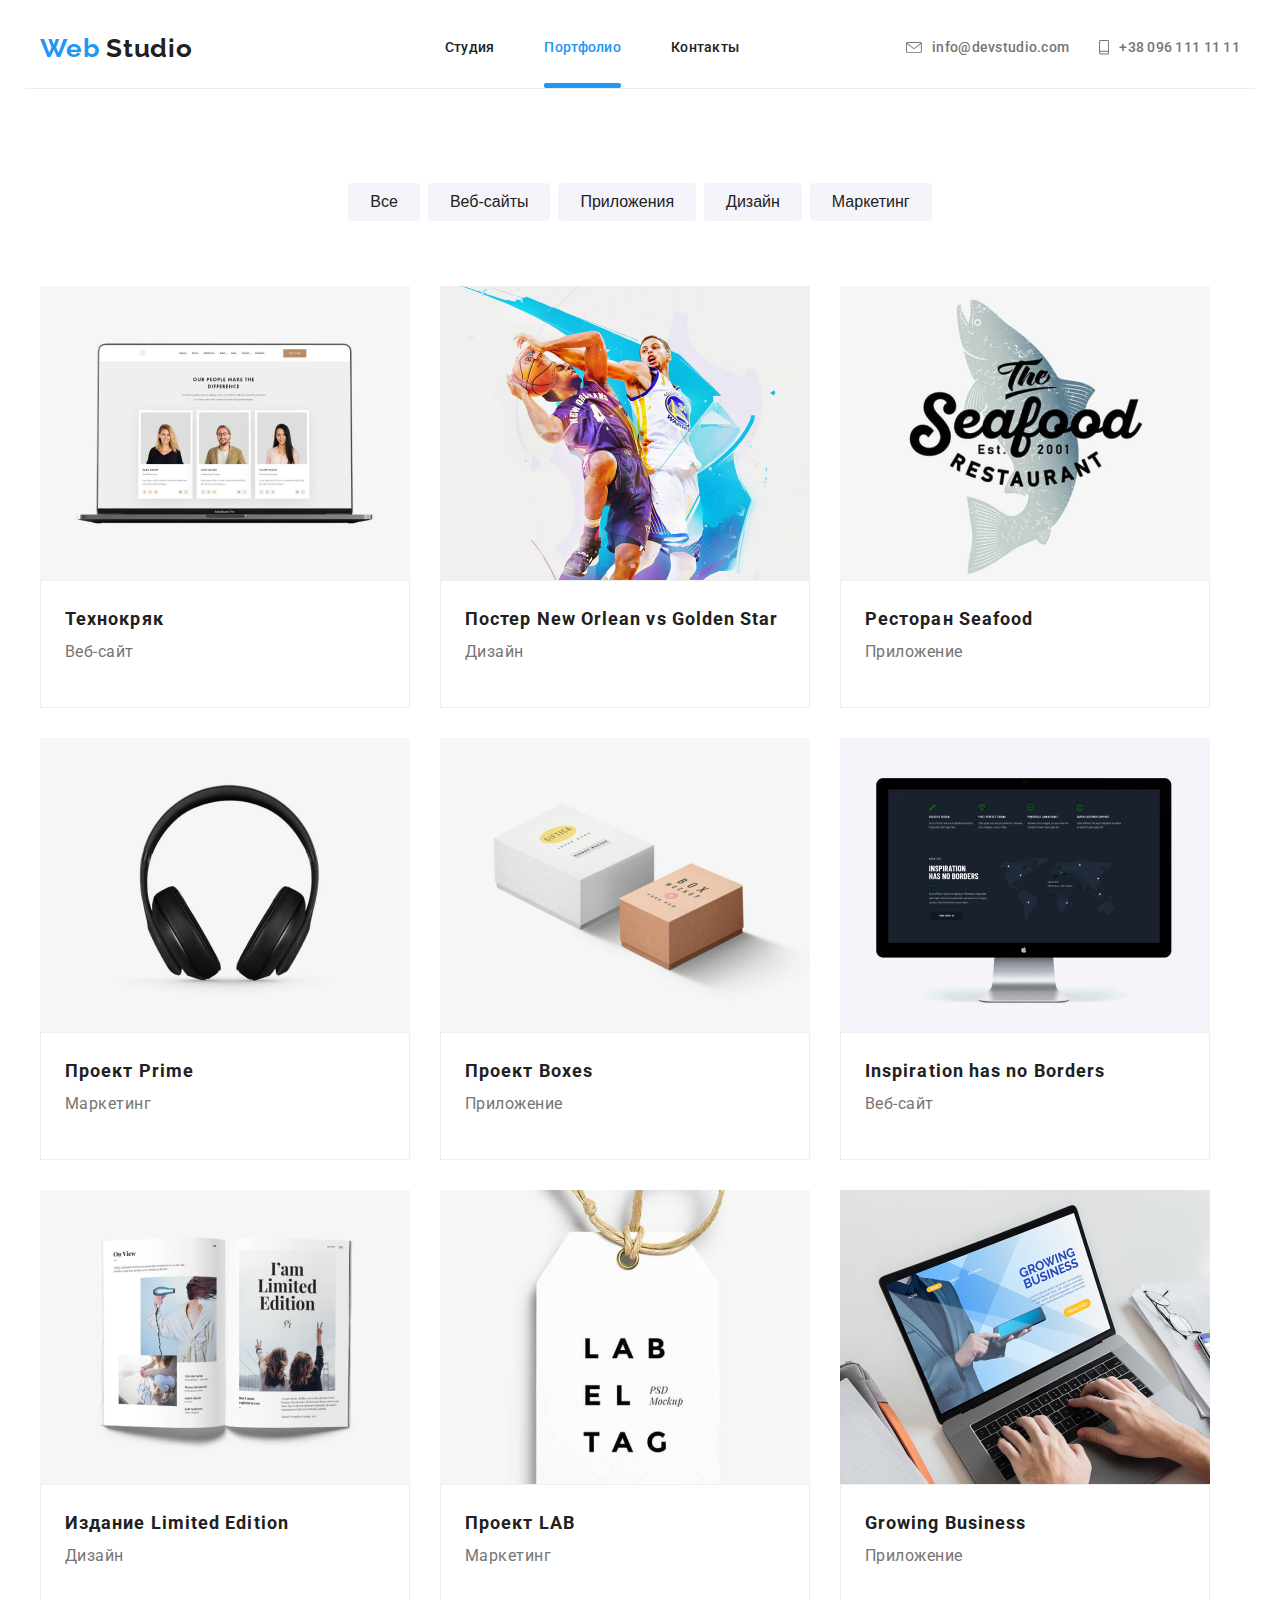
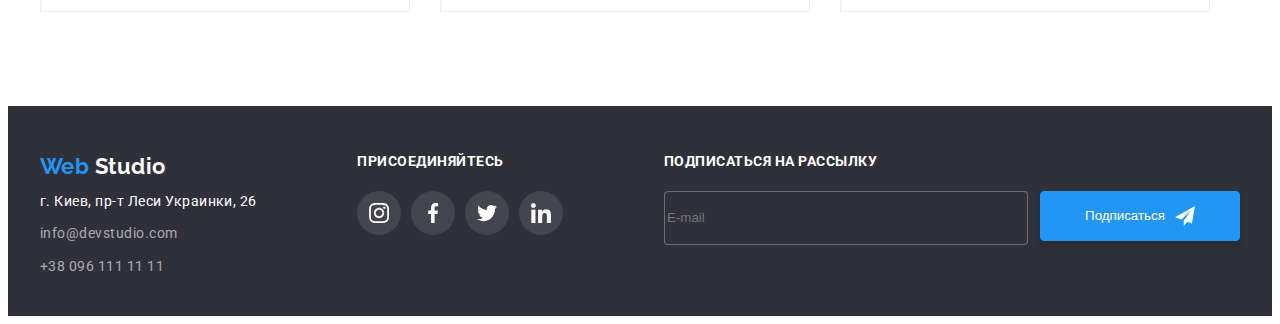
==== commit 86e87dc3: "Доделал медиа-запросы." ====
--- a/portfolio.html
+++ b/portfolio.html
@@ -42,12 +42,12 @@
               <li class="menu-nav__item">
                 <a
                   href="./index.html"
-                  class="menu-nav__link menu-nav__link--current"
+                  class="menu-nav__link "
                   >Студия
                 </a>
               </li>
               <li class="menu-nav__item">
-                <a href="./portfolio.html" class="menu-nav__link">Портфолио</a>
+                <a href="./portfolio.html" class="menu-nav__link menu-nav__link--current">Портфолио</a>
               </li>
               <li class="menu-nav__item">
                 <a href="" class="menu-nav__link">Контакты</a>
@@ -88,7 +88,7 @@
             <li class="menu-nav__item">
               <a
                 href="./index.html"
-                class="menu-nav__link "
+                class="menu-nav__link"
                 >Студия
               </a>
             </li>
@@ -159,9 +159,11 @@
           <a href="" class="card-set__link link">
             <div class="card-set__img">
               <img
+              srcset="./images/img@2x.jpg 2x"
+
                 src="./images/img.jpg"
                 alt=""
-                width="370"
+                width="450"
                 class="card-set__image"
               />
               <div class="card-set__p">
@@ -183,9 +185,11 @@
           <a href="" class="card-set__link link">
             <div class="card-set__img">
               <img
+              srcset="./images/img2@2x.jpg 2x"
+
                 src="./images/img2.jpg"
                 alt=""
-                width="370"
+                width="450"
                 class="card-set__image"
               />
               <div class="card-set__p">
@@ -207,9 +211,11 @@
           <a href="" class="card-set__link link">
             <div class="card-set__img">
               <img
+              srcset="./images/img3@2x.jpg 2x"
+
                 src="./images/img3.jpg"
                 alt=""
-                width="370"
+                width="450"
                 class="card-set__image"
               />
               <div class="card-set__p">
@@ -230,9 +236,11 @@
           <a href="" class="card-set__link link">
             <div class="card-set__img">
               <img
+              srcset="./images/img4@2x.jpg 2x"
+
                 src="./images/img4.jpg"
                 alt=""
-                width="370"
+                width="450"
                 class="card-set__image"
               />
               <div class="card-set__p">
@@ -253,9 +261,11 @@
           <a href="" class="card-set__link link">
             <div class="card-set__img">
               <img
+              srcset="./images/img5@2x.jpg 2x"
+
                 src="./images/img5.jpg"
                 alt=""
-                width="370"
+                  width="450"
                 class="card-set__image"
               />
               <div class="card-set__p">
@@ -276,9 +286,11 @@
           <a href="" class="card-set__link link">
             <div class="card-set__img">
               <img
+              srcset="./images/img6@2x.jpg 2x"
+
                 src="./images/img6.jpg"
                 alt=""
-                width="370"
+                   width="450"
                 class="card-set__image"
               />
               <div class="card-set__p">
@@ -299,9 +311,11 @@
           <a href="" class="card-set__link link">
             <div class="card-set__img">
               <img
+              srcset="./images/img7@2x.jpg 2x"
+
                 src="./images/img7.jpg"
                 alt=""
-                width="370"
+                   width="450"
                 class="card-set__image"
               />
               <div class="card-set__p">
@@ -322,9 +336,11 @@
           <a href="" class="card-set__link link">
             <div class="card-set__img">
               <img
+              srcset="./images/img8@2x.jpg 2x"
+
                 src="./images/img8.jpg"
                 alt=""
-                width="370"
+                  width="450"
                 class="card-set__image"
               />
               <div class="card-set__p">
@@ -345,9 +361,11 @@
           <a href="" class="card-set__link link">
             <div class="card-set__img">
               <img
+              srcset="./images/img9@2x.jpg 2x"
+
                 src="./images/img9.jpg"
                 alt=""
-                width="370"
+                   width="450"
                 class="card-set__image"
               />
               <div class="card-set__p">
@@ -478,5 +496,7 @@
         <p class="copyright__text">2020 | Developed by GoIT Students</p>
       </div> -->
     </footer>
+    
+        <script src="./js/menu.js"></script>
   </body>
 </html>
--- a/css/portfolio.min.css
+++ b/css/portfolio.min.css
@@ -1,2 +1,2 @@
-body{color:#757575;font-family:"Roboto",sans-serif;letter-spacing:0.03em}img{display:block;max-width:100%;height:auto}.visually-hidden{position:absolute;width:1px;height:1px;margin:-1px;padding:0;overflow:hidden;border:0;clip:rect(0 0 0 0)}.list{list-style:none;padding:0px;margin:0px}.color{background-color:#f5f4fa}.link{text-decoration:none}.container{margin-left:auto;margin-right:auto;padding-left:15px;padding-right:15px;max-width:1200px}.page-header{position:relative;padding-top:16px;padding-bottom:16px}@media screen and (min-width: 758px){.page-header{padding-top:0px;padding-bottom:0px}}.page-header__nav{display:-webkit-box;display:-ms-flexbox;display:flex;-webkit-box-pack:justify;-ms-flex-pack:justify;justify-content:space-between;-webkit-box-align:center;-ms-flex-align:center;align-items:center;border-bottom:1px solid #ececec}@media screen and (min-width: 1170px){.page-header__nav{display:-webkit-box;display:-ms-flexbox;display:flex;-webkit-box-align:center;-ms-flex-align:center;align-items:center}}.menu-button{display:-webkit-inline-box;display:-ms-inline-flexbox;display:inline-flex;margin:0px;padding:0px;background-color:transparent;fill:black}@media screen and (min-width: 768px){.menu-button{display:none}}.menu-button .icon-close{display:none}.menu-button.is-open .icon-close{display:block}.menu-button.is-open .icon-menu{display:none}.menu-container{background-color:palegoldenrod;padding-bottom:60px;padding-top:44px;text-align:center;font-size:20px}@media screen and (max-width: 767px){.menu-container{display:none;position:absolute;top:100%;left:0;width:100%}}@media screen and (min-width: 768px){.menu-container{display:none}}.menu-container.is-open{display:block}@media screen and (min-width: 768px){.menu-container.is-open{display:-webkit-box;display:-ms-flexbox;display:flex;-webkit-box-pack:justify;-ms-flex-pack:justify;justify-content:space-between;-webkit-box-flex:1;-ms-flex-positive:1;flex-grow:1}}.navigation,.contacts{height:50px;width:140px}.navigation{outline:1px solid teal}.contacts{outline:1px solid orange}.contact-main{display:none}@media screen and (min-width: 768px){.contact-main{display:-webkit-box;display:-ms-flexbox;display:flex}}@media screen and (min-width: 1170px){.contact-main{display:block}}.page-header__logo{font-family:"Raleway",sans-serif;font-weight:bold;font-size:26px;line-height:1.19;letter-spacing:0.03em;text-decoration:none;display:inline-block;color:#2196f3}.page-header__logo--color{color:#212121}@media screen and (min-width: 768px){.menu-nav{display:-webkit-box;display:-ms-flexbox;display:flex}}@media screen and (min-width: 1170px){.menu-nav{margin-left:85px}}@media screen and (min-width: 768px){.menu-nav__item{margin-left:50px}}.menu-nav__item:first-child{margin-left:0px}.menu-nav__link{display:-webkit-inline-box;display:-ms-inline-flexbox;display:inline-flex;padding-bottom:8px;color:#212121;font-weight:500;font-size:14px;line-height:1.14;letter-spacing:0.02em;text-decoration:none;-webkit-transition-duration:250ms;transition-duration:250ms;-webkit-transition-timing-function:cubic-bezier(0.42, 0, 0.58, 1);transition-timing-function:cubic-bezier(0.42, 0, 0.58, 1);padding-bottom:32px;padding-top:32px;position:relative}.menu-nav__link:hover,.menu-nav__link:focus{color:#2196f3;text-decoration:none}.menu-nav__link--current{color:#2196f3}.menu-nav__link::after{content:"";display:block;width:100%;height:5px;border-radius:2px;background-color:#2196f3;position:absolute;left:0px;bottom:0px;opacity:0;-webkit-transition-property:opacity;transition-property:opacity;-webkit-transition-duration:250ms;transition-duration:250ms;-webkit-transition-timing-function:cubic-bezier(0.42, 0, 0.58, 1);transition-timing-function:cubic-bezier(0.42, 0, 0.58, 1)}.menu-nav__link:hover::after{opacity:1}.menu-nav__link--current::after{opacity:1}.contact-nav{display:-webkit-box;display:-ms-flexbox;display:flex;-webkit-box-orient:vertical;-webkit-box-direction:normal;-ms-flex-direction:column;flex-direction:column;-webkit-box-align:center;-ms-flex-align:center;align-items:center}@media screen and (min-width: 768px){.contact-nav{-webkit-box-align:start;-ms-flex-align:start;align-items:flex-start;margin-left:84px}}@media screen and (min-width: 1170px){.contact-nav{margin-left:auto;-webkit-box-orient:horizontal;-webkit-box-direction:normal;-ms-flex-direction:row;flex-direction:row}}.contact-nav__item{padding-bottom:16px}@media screen and (min-width: 768px){.contact-nav__item{margin-left:0px}}@media screen and (min-width: 1170px){.contact-nav__item{margin-left:30px;padding-bottom:32px;padding-top:32px}}.contact-nav__item:last-child{padding-bottom:0px}.contact-nav__item:first-child{margin-left:0px}.contact-nav__link{display:-webkit-box;display:-ms-flexbox;display:flex;-webkit-box-align:center;-ms-flex-align:center;align-items:center;color:#757575;font-weight:500;font-size:14px;line-height:1.14;letter-spacing:0.02em;text-decoration:none;-webkit-transition-duration:250ms;transition-duration:250ms;-webkit-transition-timing-function:cubic-bezier(0.42, 0, 0.58, 1);transition-timing-function:cubic-bezier(0.42, 0, 0.58, 1)}.contact-nav__link:hover,.contact-nav__link:focus{color:#2196f3}.svg-list{fill:currentColor;width:16px;height:11px;margin-right:10px}.svg-phone{fill:currentColor;width:10px;height:15px;margin-right:10px}.option{display:-webkit-box;display:-ms-flexbox;display:flex;-ms-flex-wrap:wrap;flex-wrap:wrap;padding-top:94px;padding-bottom:50px}@media screen and (min-width: 768px){.option{-webkit-box-pack:center;-ms-flex-pack:center;justify-content:center;-ms-flex-wrap:nowrap;flex-wrap:nowrap}}.option__item{margin-right:8px;margin-bottom:15px}.option__item:last-child{margin-right:0px;margin-bottom:0px}.option__button{color:#212121;background-color:#f5f4fa;font-weight:500;font-size:16px;line-height:1.62;text-align:center;border-radius:4px;border:none;padding:6px 22px;-webkit-transition-duration:250ms;transition-duration:250ms;-webkit-transition-timing-function:cubic-bezier(0.42, 0, 0.58, 1);transition-timing-function:cubic-bezier(0.42, 0, 0.58, 1)}.option__button:hover,.option__button:focus{background-color:#2196f3;color:#fff;-webkit-box-shadow:0px 2px 2px rgba(0,0,0,0.12),0px 1px 2px rgba(0,0,0,0.08),0px 3px 1px rgba(0,0,0,0.1);box-shadow:0px 2px 2px rgba(0,0,0,0.12),0px 1px 2px rgba(0,0,0,0.08),0px 3px 1px rgba(0,0,0,0.1)}.card-set{display:-webkit-box;display:-ms-flexbox;display:flex;-ms-flex-wrap:wrap;flex-wrap:wrap;-webkit-box-pack:center;-ms-flex-pack:center;justify-content:center;padding-bottom:94px}.card-set__item{width:370px;margin-right:30px;margin-bottom:30px;-webkit-transition:-webkit-box-shadow 250ms cubic-bezier(0.42, 0, 0.58, 1);transition:-webkit-box-shadow 250ms cubic-bezier(0.42, 0, 0.58, 1);transition:box-shadow 250ms cubic-bezier(0.42, 0, 0.58, 1);transition:box-shadow 250ms cubic-bezier(0.42, 0, 0.58, 1), -webkit-box-shadow 250ms cubic-bezier(0.42, 0, 0.58, 1)}.card-set__item:hover{-webkit-box-shadow:1px 4px 6px rgba(0,0,0,0.16),0px 4px 4px rgba(0,0,0,0.06),0px 1px 1px rgba(0,0,0,0.12);box-shadow:1px 4px 6px rgba(0,0,0,0.16),0px 4px 4px rgba(0,0,0,0.06),0px 1px 1px rgba(0,0,0,0.12)}.card-set__item:nth-child(3n){margin-right:0px}.card-set__item:nth-last-child(-n+3){margin-bottom:0px}.card-set__img{position:relative;overflow:hidden}.card-set__p{position:absolute}.filter-about{color:#fff;padding:63px 24px;font-size:18px;line-height:1.56;margin:0px}.card-set__tabs{padding:20px 24px;border:1px solid #eee;-webkit-box-shadow:0px;box-shadow:0px}.card-set__p{bottom:0px;left:0px;width:100%;height:100%;background-color:rgba(33,150,243,0.9);-webkit-transform:translateY(100%);transform:translateY(100%);opacity:1;-webkit-transition:opacity 250ms cubic-bezier(0.42, 0, 0.58, 1),-webkit-transform 250ms cubic-bezier(0.42, 0, 0.58, 1),-webkit-box-shadow 250ms cubic-bezier(0.42, 0, 0.58, 1);transition:opacity 250ms cubic-bezier(0.42, 0, 0.58, 1),-webkit-transform 250ms cubic-bezier(0.42, 0, 0.58, 1),-webkit-box-shadow 250ms cubic-bezier(0.42, 0, 0.58, 1);transition:transform 250ms cubic-bezier(0.42, 0, 0.58, 1),opacity 250ms cubic-bezier(0.42, 0, 0.58, 1),box-shadow 250ms cubic-bezier(0.42, 0, 0.58, 1);transition:transform 250ms cubic-bezier(0.42, 0, 0.58, 1),opacity 250ms cubic-bezier(0.42, 0, 0.58, 1),box-shadow 250ms cubic-bezier(0.42, 0, 0.58, 1),-webkit-transform 250ms cubic-bezier(0.42, 0, 0.58, 1),-webkit-box-shadow 250ms cubic-bezier(0.42, 0, 0.58, 1)}.card-set__item:hover .card-set__p{-webkit-transform:translateY(0);transform:translateY(0);opacity:1;-webkit-box-shadow:1px 4px 6px rgba(0,0,0,0.16),0px 4px 4px rgba(0,0,0,0.06),0px 1px 1px rgba(0,0,0,0.12);box-shadow:1px 4px 6px rgba(0,0,0,0.16),0px 4px 4px rgba(0,0,0,0.06),0px 1px 1px rgba(0,0,0,0.12)}.card-set__title{color:#212121;font-weight:bold;font-size:18px;line-height:2;letter-spacing:0.06em;margin:0px}.card-set__text{color:#757575;font-size:16px;line-height:1.87;padding-bottom:20px;margin:0px}.page-footer{background-color:#2f303a}.page-footer__content{text-align:center;padding-top:60px;padding-bottom:60px}@media screen and (min-width: 480px){.page-footer__content{max-width:480px}}@media screen and (min-width: 768px){.page-footer__content{max-width:768px}}@media screen and (min-width: 1170px){.page-footer__content{max-width:1170px;text-align:left;display:-webkit-box;display:-ms-flexbox;display:flex;-webkit-box-pack:justify;-ms-flex-pack:justify;justify-content:space-between;padding-top:48px;padding-bottom:28px}}@media screen and (max-width: 1170px){.page-footer__company{margin-bottom:60px}}.page-footer__logo{display:block;font-family:Raleway, sans-serif;font-weight:bold;font-size:22px;line-height:1.18;text-decoration:none;margin:0px;padding-bottom:10px;color:#2196f3}@media screen and (max-width: 1170px){.page-footer__logo{padding-bottom:20px}}.page-footer__logo--color{color:#fff}.page-footer__item{padding-bottom:9px}@media screen and (max-width: 1170px){.page-footer__item{padding-bottom:8px}}.page-footer__text{color:#fff;font-size:14px;line-height:1.71;margin:0px}.page-footer__link{color:rgba(255,255,255,0.6);font-size:14px;line-height:1.71;text-decoration:none;margin:0px;-webkit-transition-duration:250ms;transition-duration:250ms;-webkit-transition-timing-function:cubic-bezier(0.42, 0, 0.58, 1);transition-timing-function:cubic-bezier(0.42, 0, 0.58, 1)}.page-footer__link:hover,.page-footer__link:focus{color:#2196f3}.button-div-foot{display:-webkit-box;display:-ms-flexbox;display:flex;-webkit-box-orient:vertical;-webkit-box-direction:normal;-ms-flex-direction:column;flex-direction:column;-webkit-box-align:center;-ms-flex-align:center;align-items:center}@media screen and (min-width: 1170px){.button-div-foot{-webkit-box-orient:horizontal;-webkit-box-direction:normal;-ms-flex-direction:row;flex-direction:row;-webkit-box-align:start;-ms-flex-align:start;align-items:flex-start}}@media screen and (max-width: 1170px){.join{margin-bottom:60px}}.join__title{color:#fff;font-weight:bold;font-size:14px;line-height:1.14;margin:0px;padding-bottom:21px;text-transform:uppercase}@media screen and (max-width: 1170px){.join__title{padding-bottom:20px}}.join__social{display:-webkit-box;display:-ms-flexbox;display:flex;-webkit-box-pack:center;-ms-flex-pack:center;justify-content:center;border-radius:50%;color:#afb1b8}.join__item{margin-left:10px}.join__item:first-child{margin-left:0px}.join__link{display:-webkit-box;display:-ms-flexbox;display:flex;-webkit-box-align:center;-ms-flex-align:center;align-items:center;-webkit-box-pack:center;-ms-flex-pack:center;justify-content:center;width:44px;height:44px;border-radius:50%;color:#fff;background-color:rgba(255,255,255,0.1);-webkit-transition-duration:250ms;transition-duration:250ms;-webkit-transition-timing-function:cubic-bezier(0.42, 0, 0.58, 1);transition-timing-function:cubic-bezier(0.42, 0, 0.58, 1)}.join__link:hover{color:#fff;background-color:#2196f3}.join__icon{min-width:20px;padding:12px;background-color:rgba(255,255,255,0.1)}.join__icon:hover{background-color:#2196f3}.svg-insta{fill:currentColor;width:20px;height:20px}.svg-faceb{fill:currentColor;width:20px;height:20px}.svg-twit{fill:currentColor;width:20px;height:20px}.svg-linked{fill:currentColor;width:20px;height:20px}.subscribe__title{color:#fff;font-weight:bold;font-size:14px;line-height:1.14;margin:0px;padding-bottom:21px;text-transform:uppercase}@media screen and (max-width: 1170px){.subscribe__title{padding-bottom:20px}}.subscribe__input{width:100%;max-width:450px;height:50px;background-color:#2f303a;border:1px solid rgba(255,255,255,0.3);border-radius:4px;color:#fff;margin-bottom:20px}@media screen and (min-width: 1170px){.subscribe__input{width:358px}}.subscribe__button{display:-webkit-box;display:-ms-flexbox;display:flex;-webkit-box-align:center;-ms-flex-align:center;align-items:center;-webkit-box-pack:center;-ms-flex-pack:center;justify-content:center;width:200px;height:50px;background-color:#2196f3;color:#fff;border-radius:4px;border:1px solid #2196f3;-webkit-box-shadow:0px 4px 4px rgba(0,0,0,0.15);box-shadow:0px 4px 4px rgba(0,0,0,0.15)}@media screen and (min-width: 1170px){.subscribe__button{margin-left:12px}}.subscribe__button--icon::after{content:"";width:20px;height:20px;background-image:url(../images/icon-send.svg);background-size:contain;margin-left:10px}.button-div{display:-webkit-box;display:-ms-flexbox;display:flex}.button-div input{margin:0;padding:18px 12px;border-radius:4px;-webkit-box-shadow:0px 4px 4px rgba(0,0,0,0.15);box-shadow:0px 4px 4px rgba(0,0,0,0.15)}.svg-send{fill:currentColor;width:20px;height:20px;margin-left:10px}
+body{color:#757575;font-family:"Roboto",sans-serif;letter-spacing:0.03em}img{display:block;max-width:100%;height:auto}.visually-hidden{position:absolute;width:1px;height:1px;margin:-1px;padding:0;overflow:hidden;border:0;clip:rect(0 0 0 0)}.list{list-style:none;padding:0px;margin:0px}.color{background-color:#f5f4fa}.link{text-decoration:none}.container{margin-left:auto;margin-right:auto;padding-left:15px;padding-right:15px;max-width:1200px}.page-header{position:relative;padding-top:16px;padding-bottom:16px}@media screen and (min-width: 768px){.page-header{padding-top:0px;padding-bottom:0px;border-bottom:1px solid #ececec}}.page-header__nav{display:-webkit-box;display:-ms-flexbox;display:flex;-webkit-box-pack:justify;-ms-flex-pack:justify;justify-content:space-between;-webkit-box-align:center;-ms-flex-align:center;align-items:center}@media screen and (min-width: 1200px){.page-header__nav{display:-webkit-box;display:-ms-flexbox;display:flex;-webkit-box-align:center;-ms-flex-align:center;align-items:center}}.menu-button{display:-webkit-inline-box;display:-ms-inline-flexbox;display:inline-flex;margin:0px;padding:0px;background-color:transparent;fill:black}@media screen and (min-width: 768px){.menu-button{display:none}}.menu-button .icon-close{display:none}.menu-button.is-open .icon-close{display:block}.menu-button.is-open .icon-menu{display:none}.menu-container{background-color:#fff;padding-bottom:60px;padding-top:20px;text-align:center;font-size:20px;z-index:999}@media screen and (max-width: 767px){.menu-container{display:none;position:absolute;top:100%;left:0;width:100%}}@media screen and (min-width: 768px){.menu-container{display:none}}.menu-container.is-open{display:block}@media screen and (min-width: 768px){.menu-container.is-open{display:-webkit-box;display:-ms-flexbox;display:flex;-webkit-box-pack:justify;-ms-flex-pack:justify;justify-content:space-between;-webkit-box-flex:1;-ms-flex-positive:1;flex-grow:1}}.navigation,.contacts{height:50px;width:140px}.navigation{outline:1px solid teal}.contacts{outline:1px solid orange}.contact-main{display:none}@media screen and (min-width: 768px){.contact-main{display:-webkit-box;display:-ms-flexbox;display:flex}}@media screen and (min-width: 1200px){.contact-main{display:block}}.page-header__logo{font-family:"Raleway",sans-serif;font-weight:bold;font-size:26px;line-height:1.19;letter-spacing:0.03em;text-decoration:none;display:inline-block;color:#2196f3}.page-header__logo--color{color:#212121}.menu-nav{padding-bottom:47px}@media screen and (min-width: 768px){.menu-nav{display:-webkit-box;display:-ms-flexbox;display:flex;padding-bottom:0px}}@media screen and (min-width: 1200px){.menu-nav{margin-left:85px}}@media screen and (min-width: 768px){.menu-nav__item{margin-left:50px}}.menu-nav__item:first-child{margin-left:0px}.menu-nav__link{display:-webkit-inline-box;display:-ms-inline-flexbox;display:inline-flex;padding-bottom:8px;color:#212121;font-weight:500;font-size:14px;line-height:1.14;letter-spacing:0.02em;text-decoration:none;-webkit-transition-duration:250ms;transition-duration:250ms;-webkit-transition-timing-function:cubic-bezier(0.42, 0, 0.58, 1);transition-timing-function:cubic-bezier(0.42, 0, 0.58, 1);padding-bottom:13px;padding-top:40px;position:relative}@media screen and (min-width: 768px){.menu-nav__link{padding-bottom:32px;padding-top:32px}}.menu-nav__link:hover,.menu-nav__link:focus{color:#2196f3;text-decoration:none}.menu-nav__link--current{color:#2196f3}.menu-nav__link::after{content:"";display:block;width:100%;height:5px;border-radius:2px;background-color:#2196f3;position:absolute;left:0px;bottom:0px;opacity:0;-webkit-transition-property:opacity;transition-property:opacity;-webkit-transition-duration:250ms;transition-duration:250ms;-webkit-transition-timing-function:cubic-bezier(0.42, 0, 0.58, 1);transition-timing-function:cubic-bezier(0.42, 0, 0.58, 1)}.menu-nav__link:hover::after{opacity:1}.menu-nav__link--current::after{opacity:1}.contact-nav{display:-webkit-box;display:-ms-flexbox;display:flex;-webkit-box-orient:vertical;-webkit-box-direction:normal;-ms-flex-direction:column;flex-direction:column;-webkit-box-align:center;-ms-flex-align:center;align-items:center}@media screen and (min-width: 768px){.contact-nav{-webkit-box-align:start;-ms-flex-align:start;align-items:flex-start;margin-left:84px}}@media screen and (min-width: 1200px){.contact-nav{margin-left:auto;-webkit-box-orient:horizontal;-webkit-box-direction:normal;-ms-flex-direction:row;flex-direction:row}}.contact-nav__item{padding-bottom:16px}@media screen and (min-width: 768px){.contact-nav__item{margin-left:0px}}@media screen and (min-width: 1200px){.contact-nav__item{margin-left:30px;padding-bottom:32px;padding-top:32px}}.contact-nav__item:last-child{padding-bottom:0px}.contact-nav__item:first-child{margin-left:0px}.contact-nav__link{display:-webkit-box;display:-ms-flexbox;display:flex;-webkit-box-align:center;-ms-flex-align:center;align-items:center;color:#757575;font-weight:500;font-size:14px;line-height:1.14;letter-spacing:0.02em;text-decoration:none;-webkit-transition-duration:250ms;transition-duration:250ms;-webkit-transition-timing-function:cubic-bezier(0.42, 0, 0.58, 1);transition-timing-function:cubic-bezier(0.42, 0, 0.58, 1)}.contact-nav__link:hover,.contact-nav__link:focus{color:#2196f3}.svg-list{fill:currentColor;width:16px;height:11px;margin-right:10px}.svg-phone{fill:currentColor;width:10px;height:15px;margin-right:10px}.option{display:-webkit-box;display:-ms-flexbox;display:flex;-ms-flex-wrap:wrap;flex-wrap:wrap;padding-top:94px;padding-bottom:50px}@media screen and (min-width: 768px){.option{-webkit-box-pack:center;-ms-flex-pack:center;justify-content:center;-ms-flex-wrap:nowrap;flex-wrap:nowrap}}.option__item{margin-right:8px;margin-bottom:15px}.option__item:last-child{margin-right:0px;margin-bottom:0px}.option__button{color:#212121;background-color:#f5f4fa;font-weight:500;font-size:16px;line-height:1.62;text-align:center;border-radius:4px;border:none;padding:6px 22px;-webkit-transition-duration:250ms;transition-duration:250ms;-webkit-transition-timing-function:cubic-bezier(0.42, 0, 0.58, 1);transition-timing-function:cubic-bezier(0.42, 0, 0.58, 1)}.option__button:hover,.option__button:focus{background-color:#2196f3;color:#fff;-webkit-box-shadow:0px 2px 2px rgba(0,0,0,0.12),0px 1px 2px rgba(0,0,0,0.08),0px 3px 1px rgba(0,0,0,0.1);box-shadow:0px 2px 2px rgba(0,0,0,0.12),0px 1px 2px rgba(0,0,0,0.08),0px 3px 1px rgba(0,0,0,0.1)}.card-set{display:-webkit-box;display:-ms-flexbox;display:flex;-ms-flex-wrap:wrap;flex-wrap:wrap;margin-left:auto;margin-right:auto;padding-bottom:94px}@media screen and (min-width: 480px){.card-set{width:480px;padding-left:15px;padding-right:15px}}@media screen and (min-width: 768px){.card-set{width:768px}}@media screen and (min-width: 1200px){.card-set{width:1200px;padding-left:0px;padding-right:0px}}.card-set__item{margin-bottom:30px;-webkit-transition:-webkit-box-shadow 250ms cubic-bezier(0.42, 0, 0.58, 1);transition:-webkit-box-shadow 250ms cubic-bezier(0.42, 0, 0.58, 1);transition:box-shadow 250ms cubic-bezier(0.42, 0, 0.58, 1);transition:box-shadow 250ms cubic-bezier(0.42, 0, 0.58, 1), -webkit-box-shadow 250ms cubic-bezier(0.42, 0, 0.58, 1)}@media screen and (min-width: 768px){.card-set__item{margin-right:30px;width:354px}}@media screen and (min-width: 1200px){.card-set__item{margin-right:30px;width:370px}}.card-set__item:hover{-webkit-box-shadow:1px 4px 6px rgba(0,0,0,0.16),0px 4px 4px rgba(0,0,0,0.06),0px 1px 1px rgba(0,0,0,0.12);box-shadow:1px 4px 6px rgba(0,0,0,0.16),0px 4px 4px rgba(0,0,0,0.06),0px 1px 1px rgba(0,0,0,0.12)}@media screen and (min-width: 1200px){.card-set__item:nth-child(3n){margin-right:0px}}@media screen and (min-width: 768px) and (max-width: 1200px){.card-set__item:nth-child(2n){margin-right:0px}}@media screen and (min-width: 1200px){.card-set__item:nth-child(2n){margin-right:30px}}@media screen and (min-width: 1200px){.card-set__item:nth-last-child(-n+3){margin-bottom:0px}}.card-set__item:last-child{margin-bottom:0px}.card-set__img{position:relative;overflow:hidden}.card-set__p{position:absolute}.filter-about{color:#fff;padding:63px 24px;font-size:18px;line-height:1.56;margin:0px}.card-set__tabs{padding:20px 24px;border:1px solid #eee;-webkit-box-shadow:0px;box-shadow:0px}.card-set__p{bottom:0px;left:0px;width:100%;height:100%;background-color:rgba(33,150,243,0.9);-webkit-transform:translateY(100%);transform:translateY(100%);opacity:1;-webkit-transition:opacity 250ms cubic-bezier(0.42, 0, 0.58, 1),-webkit-transform 250ms cubic-bezier(0.42, 0, 0.58, 1),-webkit-box-shadow 250ms cubic-bezier(0.42, 0, 0.58, 1);transition:opacity 250ms cubic-bezier(0.42, 0, 0.58, 1),-webkit-transform 250ms cubic-bezier(0.42, 0, 0.58, 1),-webkit-box-shadow 250ms cubic-bezier(0.42, 0, 0.58, 1);transition:transform 250ms cubic-bezier(0.42, 0, 0.58, 1),opacity 250ms cubic-bezier(0.42, 0, 0.58, 1),box-shadow 250ms cubic-bezier(0.42, 0, 0.58, 1);transition:transform 250ms cubic-bezier(0.42, 0, 0.58, 1),opacity 250ms cubic-bezier(0.42, 0, 0.58, 1),box-shadow 250ms cubic-bezier(0.42, 0, 0.58, 1),-webkit-transform 250ms cubic-bezier(0.42, 0, 0.58, 1),-webkit-box-shadow 250ms cubic-bezier(0.42, 0, 0.58, 1)}.card-set__item:hover .card-set__p{-webkit-transform:translateY(0);transform:translateY(0);opacity:1;-webkit-box-shadow:1px 4px 6px rgba(0,0,0,0.16),0px 4px 4px rgba(0,0,0,0.06),0px 1px 1px rgba(0,0,0,0.12);box-shadow:1px 4px 6px rgba(0,0,0,0.16),0px 4px 4px rgba(0,0,0,0.06),0px 1px 1px rgba(0,0,0,0.12)}.card-set__title{color:#212121;font-weight:bold;font-size:18px;line-height:2;letter-spacing:0.06em;margin:0px}@media screen and (min-width: 768px){.card-set__title{white-space:nowrap;overflow:hidden;text-overflow:ellipsis}}.card-set__text{color:#757575;font-size:16px;line-height:1.87;padding-bottom:20px;margin:0px}.page-footer{background-color:#2f303a}.page-footer__content{text-align:center;padding-top:60px;padding-bottom:60px}@media screen and (min-width: 480px){.page-footer__content{max-width:480px}}@media screen and (min-width: 768px){.page-footer__content{max-width:768px}}@media screen and (min-width: 1200px){.page-footer__content{max-width:1200px;text-align:left;display:-webkit-box;display:-ms-flexbox;display:flex;-webkit-box-pack:justify;-ms-flex-pack:justify;justify-content:space-between;padding-top:48px;padding-bottom:28px}}@media screen and (max-width: 1200px){.page-footer__company{margin-bottom:60px}}.page-footer__logo{display:block;font-family:Raleway, sans-serif;font-weight:bold;font-size:22px;line-height:1.18;text-decoration:none;margin:0px;padding-bottom:10px;color:#2196f3}@media screen and (max-width: 1200px){.page-footer__logo{padding-bottom:20px}}.page-footer__logo--color{color:#fff}.page-footer__item{padding-bottom:9px}@media screen and (max-width: 1200px){.page-footer__item{padding-bottom:8px}}.page-footer__text{color:#fff;font-size:14px;line-height:1.71;margin:0px}.page-footer__link{color:rgba(255,255,255,0.6);font-size:14px;line-height:1.71;text-decoration:none;margin:0px;-webkit-transition-duration:250ms;transition-duration:250ms;-webkit-transition-timing-function:cubic-bezier(0.42, 0, 0.58, 1);transition-timing-function:cubic-bezier(0.42, 0, 0.58, 1)}.page-footer__link:hover,.page-footer__link:focus{color:#2196f3}.button-div-foot{display:-webkit-box;display:-ms-flexbox;display:flex;-webkit-box-orient:vertical;-webkit-box-direction:normal;-ms-flex-direction:column;flex-direction:column;-webkit-box-align:center;-ms-flex-align:center;align-items:center}@media screen and (min-width: 1200px){.button-div-foot{-webkit-box-orient:horizontal;-webkit-box-direction:normal;-ms-flex-direction:row;flex-direction:row;-webkit-box-align:start;-ms-flex-align:start;align-items:flex-start}}@media screen and (max-width: 1200px){.join{margin-bottom:60px}}.join__title{color:#fff;font-weight:bold;font-size:14px;line-height:1.14;margin:0px;padding-bottom:21px;text-transform:uppercase}@media screen and (max-width: 1200px){.join__title{padding-bottom:20px}}.join__social{display:-webkit-box;display:-ms-flexbox;display:flex;-webkit-box-pack:center;-ms-flex-pack:center;justify-content:center;border-radius:50%;color:#afb1b8}.join__item{margin-left:10px}.join__item:first-child{margin-left:0px}.join__link{display:-webkit-box;display:-ms-flexbox;display:flex;-webkit-box-align:center;-ms-flex-align:center;align-items:center;-webkit-box-pack:center;-ms-flex-pack:center;justify-content:center;width:44px;height:44px;border-radius:50%;color:#fff;background-color:rgba(255,255,255,0.1);-webkit-transition-duration:250ms;transition-duration:250ms;-webkit-transition-timing-function:cubic-bezier(0.42, 0, 0.58, 1);transition-timing-function:cubic-bezier(0.42, 0, 0.58, 1)}.join__link:hover{color:#fff;background-color:#2196f3}.join__icon{min-width:20px;padding:12px;background-color:rgba(255,255,255,0.1)}.join__icon:hover{background-color:#2196f3}.svg-insta{fill:currentColor;width:20px;height:20px}.svg-faceb{fill:currentColor;width:20px;height:20px}.svg-twit{fill:currentColor;width:20px;height:20px}.svg-linked{fill:currentColor;width:20px;height:20px}.subscribe__title{color:#fff;font-weight:bold;font-size:14px;line-height:1.14;margin:0px;padding-bottom:21px;text-transform:uppercase}@media screen and (max-width: 1200px){.subscribe__title{padding-bottom:20px}}.subscribe__input{width:100%;max-width:450px;height:50px;background-color:#2f303a;border:1px solid rgba(255,255,255,0.3);border-radius:4px;color:#fff;margin-bottom:20px}@media screen and (min-width: 1200px){.subscribe__input{width:358px}}.subscribe__button{display:-webkit-box;display:-ms-flexbox;display:flex;-webkit-box-align:center;-ms-flex-align:center;align-items:center;-webkit-box-pack:center;-ms-flex-pack:center;justify-content:center;width:200px;height:50px;background-color:#2196f3;color:#fff;border-radius:4px;border:1px solid #2196f3;-webkit-box-shadow:0px 4px 4px rgba(0,0,0,0.15);box-shadow:0px 4px 4px rgba(0,0,0,0.15)}@media screen and (min-width: 1200px){.subscribe__button{margin-left:12px}}.subscribe__button--icon::after{content:"";width:20px;height:20px;background-image:url(../images/icon-send.svg);background-size:contain;margin-left:10px}.button-div{display:-webkit-box;display:-ms-flexbox;display:flex}.button-div input{margin:0;padding:18px 12px;border-radius:4px;-webkit-box-shadow:0px 4px 4px rgba(0,0,0,0.15);box-shadow:0px 4px 4px rgba(0,0,0,0.15)}.svg-send{fill:currentColor;width:20px;height:20px;margin-left:10px}
 /*# sourceMappingURL=portfolio.min.css.map */